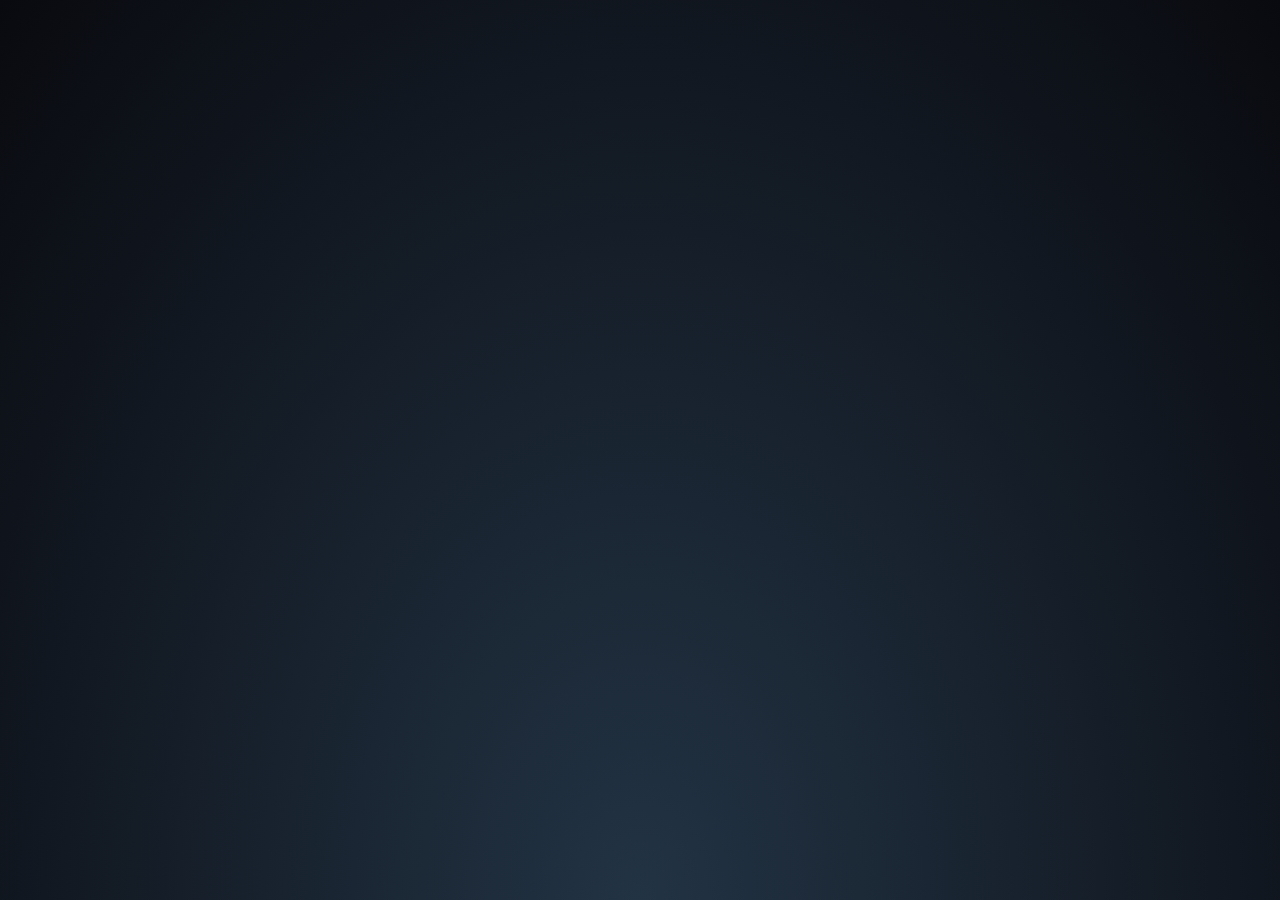
==== index.html @ 5aa15985 "add(index): whatsapp button" ====
<!DOCTYPE html>
<html lang="en">
  <head>
    <meta charset="UTF-8">
    <meta name="viewport" content="width=device-width, initial-scale=1.0">
    <title>Andrew Firman Saputra | Linktree</title>
    <!-- Favicon -->
    <link rel="icon" href="img/headshot.png" type="image/x-icon" />
    <!-- Font Awesome icons -->
    <link rel="stylesheet" href="https://use.fontawesome.com/releases/v5.8.1/css/all.css">
    <!-- Core theme CSS -->
    <link rel="stylesheet" href="style.css">
  </head>

  <body>
    <!-- Parallax Pixel Background Animation -->
    <section class="animated-background">
      <div id="stars1"></div>
      <div id="stars2"></div>
      <div id="stars3"></div>
    </section>
    <!-- End of Parallax Pixel Background Animation -->

    <a id="profilePicture" href="#popup">
      <img src="img/headshot.png" alt="Profile Picture">
    </a>

    <div class="overlay" id="popup">
      <div class="popup">
        <div class="popup-photo">
          <a href="img/headshot.png" target="_blank">
            <img src="img/headshot.png" alt="Profile Picture">
          </a>
        </div>
        <div class="popup-quote">
          “Trust in the Lord always, for the Lord God is the eternal Rock.” Isaiah 26 : 4 NLT
        </div>
        <a class="popup-close" onclick="history.back()">&times;</a>
      </div>
    </div>

    <div id="userName">
      @andrewfirmansap
    </div>

    <div id="links">
      <a class="link" href="https://andrewfirmansap.pages.dev" target="_blank">
        <i class="fab fa-internet-explorer">&nbsp;</i>Portofolio Site
      </a>
      <a class="link" href="https://github.com/andrewfirmansap" target="_blank">
        <i class="fab fa-github">&nbsp;</i>Github
      </a>
      <a class="link" href="https://www.linkedin.com/in/andrewfirmansap" target="_blank">
        <i class="fab fa-linkedin">&nbsp;</i>Linkedin
      </a>
      <!-- <a class="link" href="https://www.facebook.com/andrewfirman" target="_blank">
        <i class="fab fa-facebook">&nbsp;</i>Facebook
      </a> -->
      <a class="link" href="https://www.instagram.com/andrewfirmansap" target="_blank">
        <i class="fab fa-instagram">&nbsp;</i>Instagram
      </a>
      <a class="link" href="https://drive.google.com/drive/folders/1WUFMg94mCkRcnLkuYYG_qklgyOWBm4tn?usp=sharing" target="_blank">
        <i class="fas fa-file">&nbsp;</i>Certifications
      </a>
      <a class="link" href="https://wa.me/+6287703027230?text=Hi%20Andrew%2C%0A%0ANice%20to%20meet%20you%21%20I%27m%20very%20interested%20in%20the%20opportunity%20to%20work%20with%20you." target="_blank">
        <i class="fab fa-whatsapp">&nbsp;</i>Whatsapp(Click Here)
      </a>
      
      <!-- <a class="link" href="https://twitter.com/andrewfirman" target="_blank">
        <i class="fab fa-twitter">&nbsp;</i>Twitter
      </a> -->
      <!-- <a class="link" href="https://myanimelist.net/profile/andrew" target="_blank">
        <i class="fa fa-play-circle">&nbsp;</i>MyAnimeList
      </a> -->
    </div>

    <div id="hashtag">
      #BeTruthfulBeRightful
    </div>
  </body>
</html>
---- style.css ----
@import url('https://fonts.googleapis.com/css?family=Karla:400,700&display=swap');

:root {
    --bgColor: #223344;
    --bgColor2: #090a0f;
    --accentColor: #FFF;
    --font: 'Karla', sans-serif;
    --delay: .3s;
}

body {
    margin: 0;
    padding: 0;
    min-height: 100vh;
    font-family: var(--font);
    background: radial-gradient(ellipse at bottom, var(--bgColor) 0%, var(--bgColor2) 100%);
    /* background-image: url('https://bit.ly/3nFVqJh'); */
    opacity: 0;
    animation: 1s ease-out var(--delay) 1 transitionAnimation; /* duration/timing-function/delay/iterations/name */
    animation-fill-mode: forwards;
    background-repeat: no-repeat;
    background-size: cover;
    position: relative;
}

#profilePicture, #profilePicture img {
    position: relative;
    width: 96px;
    height: 96px;
    display: block;
    margin: 40px auto 20px;
    border-radius: 50%;
    -webkit-tap-highlight-color: transparent;
}

#userName {
    color: var(--accentColor);
    font-size: 1rem;
    font-weight: bold;
    line-height: 1.25;
    display: block;
    font-family: var(--font);
    width: 100%;
    text-align: center;
    text-decoration: none;
}

#links {
    max-width: 675px;
    width: auto;
    display: block;
    margin: 27px auto;
}

.link {
    position: relative;
    background-color: transparent;
    color: var(--accentColor);
    border: solid var(--accentColor) 2px;
    border-radius: 10px;
    font-size: 1rem;
    text-align: center;
    display: block;
    margin-left: 10px;
    margin-right: 10px;
    margin-bottom: 10px;
    padding: 10px; /* 17px */
    text-decoration: none;
    /* transition: all .25s cubic-bezier(.08, .59, .29, .99); */
    -webkit-tap-highlight-color: transparent;
}

@media (hover: hover) {
    .link:hover {
        background-color: var(--accentColor);
        color: var(--bgColor);
    }
}

.link:active {
    background-color: var(--accentColor);
    color: var(--bgColor);
}

#hashtag {
    position: relative;
    padding-bottom: 20px;
    color: var(--accentColor);
    font-size: 1rem;
    display: block;
    font-family: var(--font);
    width: 100%;
    text-align: center;

    /*  animation   */
    overflow: hidden;
    background: linear-gradient(90deg, var(--bgColor), var(--accentColor), var(--bgColor));
    background-repeat: no-repeat;
    background-size: 80%;
    animation: animate 3s linear var(--delay) infinite;
    -webkit-background-clip: text;
    background-clip: text;
    -webkit-text-fill-color: rgba(255, 255, 255, 0);
}


/*-------------------------animations-----------------------*/
@keyframes transitionAnimation {
    0% {
        opacity: 0;
        transform: translateY(-10px);
    }
    100% {
        opacity: 1;
        transform: translateY(0);
    }
}

@keyframes animate {
    0% {
      background-position: -500%;
    }
    100% {
      background-position: 500%;
    }
}

@keyframes animStar {
    from {
        transform: translateY(0px);
    }
    to {
        transform: translateY(-2000px);
    }
}


/*-------------------------popup------------------------*/
/* credits: https://www.youtube.com/watch?v=lAS2glU0xlc */
.overlay {
    display: flex;
    align-items: center;
    justify-content: center;
    position: fixed;
    top: 0;
    bottom: 0;
    left: 0;
    right: 0;
    background-color: rgba(0, 0, 0, 0.7);
    z-index: 2;
    visibility: hidden;
    opacity: 0;
    overflow: hidden;
    transition: .5s ease-in-out;
}

.popup {
    position: relative;
    top: -43%;
    /* right: -100vh; */
    display: flex;
    flex-direction: column;
    align-items: center;
    max-width: 400px;
    /* max-height: 500px; */
    width: auto;
    height: auto;
    margin: 56px;
    background-color: var(--bgColor);
    /* transform: rotate(32deg); */
    transform: scale(0);
    transition: .5s ease-in-out;
}

.popup-quote {
    font-family : Baskerville, Georgia, serif;
    font-style : italic;
    position: flex;
    color: var(--accentColor);
    padding: 20px;
    text-align: center;
    font-size: 1rem;
}

.popup-photo {
    display: flex;
    width: 100%;
    height: 100%;
}

.popup-photo img {
    width: 100%;
    height: 100%;
}

.overlay:target {
    visibility: visible;
    opacity: 1;
}

.overlay:target .popup {
    transform: scale(1);
    top: 0;
    /* right: 0; */
    /* transform: rotate(0); */
}

.popup-close {
    position: absolute;
    right: -1rem;
    top: -1rem;
    width: 3rem;
    height: 3rem;
    font-size: 1.7rem;
    font-weight: 400;
    border-radius: 100%;
    background-color: var(--bgColor);
    z-index: 4;
    color: var(--accentColor);
    line-height: 2.7rem;
    text-align: center;
    cursor: pointer;
    text-decoration: none;
    -webkit-tap-highlight-color: transparent;
}

@media (hover: hover) {
    .popup-close:hover {
        background-color: var(--accentColor);
        color: var(--bgColor);
    }
}

.popup-close:active {
    background-color: var(--accentColor);
    color: var(--bgColor);
}


/*-----------------------parallax-----------------------*/
/* credits: https://www.youtube.com/watch?v=aywzn9cf-_U */
#stars1 {
    width: 1px;
    height: 1px;
    background: transparent;
    animation: animStar 120s linear infinite;

    box-shadow: 779px 1331px #fff, 324px 42px #fff, 303px 586px #fff,
    1312px 276px #fff, 451px 625px #fff, 521px 1931px #fff, 1087px 1871px #fff,
    36px 1546px #fff, 132px 934px #fff, 1698px 901px #fff, 1418px 664px #fff,
    1448px 1157px #fff, 1084px 232px #fff, 347px 1776px #fff, 1722px 243px #fff,
    1629px 835px #fff, 479px 969px #fff, 1231px 960px #fff, 586px 384px #fff,
    164px 527px #fff, 8px 646px #fff, 1150px 1126px #fff, 665px 1357px #fff,
    1556px 1982px #fff, 1260px 1961px #fff, 1675px 1741px #fff,
    1843px 1514px #fff, 718px 1628px #fff, 242px 1343px #fff, 1497px 1880px #fff,
    1364px 230px #fff, 1739px 1302px #fff, 636px 959px #fff, 304px 686px #fff,
    614px 751px #fff, 1935px 816px #fff, 1428px 60px #fff, 355px 335px #fff,
    1594px 158px #fff, 90px 60px #fff, 1553px 162px #fff, 1239px 1825px #fff,
    1945px 587px #fff, 749px 1785px #fff, 1987px 1172px #fff, 1301px 1237px #fff,
    1039px 342px #fff, 1585px 1481px #fff, 995px 1048px #fff, 524px 932px #fff,
    214px 413px #fff, 1701px 1300px #fff, 1037px 1613px #fff, 1871px 996px #fff,
    1360px 1635px #fff, 1110px 1313px #fff, 412px 1783px #fff, 1949px 177px #fff,
    903px 1854px #fff, 700px 1936px #fff, 378px 125px #fff, 308px 834px #fff,
    1118px 962px #fff, 1350px 1929px #fff, 781px 1811px #fff, 561px 137px #fff,
    757px 1148px #fff, 1670px 1979px #fff, 343px 739px #fff, 945px 795px #fff,
    576px 1903px #fff, 1078px 1436px #fff, 1583px 450px #fff, 1366px 474px #fff,
    297px 1873px #fff, 192px 162px #fff, 1624px 1633px #fff, 59px 453px #fff,
    82px 1872px #fff, 1933px 498px #fff, 1966px 1974px #fff, 1975px 1688px #fff,
    779px 314px #fff, 1858px 1543px #fff, 73px 1507px #fff, 1693px 975px #fff,
    1683px 108px #fff, 1768px 1654px #fff, 654px 14px #fff, 494px 171px #fff,
    1689px 1895px #fff, 1660px 263px #fff, 1031px 903px #fff, 1203px 1393px #fff,
    1333px 1421px #fff, 1113px 41px #fff, 1206px 1645px #fff, 1325px 1635px #fff,
    142px 388px #fff, 572px 215px #fff, 1535px 296px #fff, 1419px 407px #fff,
    1379px 1003px #fff, 329px 469px #fff, 1791px 1652px #fff, 935px 1802px #fff,
    1330px 1820px #fff, 421px 1933px #fff, 828px 365px #fff, 275px 316px #fff,
    707px 960px #fff, 1605px 1554px #fff, 625px 58px #fff, 717px 1697px #fff,
    1669px 246px #fff, 1925px 322px #fff, 1154px 1803px #fff, 1929px 295px #fff,
    1248px 240px #fff, 1045px 1755px #fff, 166px 942px #fff, 1888px 1773px #fff,
    678px 1963px #fff, 1370px 569px #fff, 1974px 1400px #fff, 1786px 460px #fff,
    51px 307px #fff, 784px 1400px #fff, 730px 1258px #fff, 1712px 393px #fff,
    416px 170px #fff, 1797px 1932px #fff, 572px 219px #fff, 1557px 1856px #fff,
    218px 8px #fff, 348px 1334px #fff, 469px 413px #fff, 385px 1738px #fff,
    1357px 1818px #fff, 240px 942px #fff, 248px 1847px #fff, 1535px 806px #fff,
    236px 1514px #fff, 1429px 1556px #fff, 73px 1633px #fff, 1398px 1121px #fff,
    671px 1301px #fff, 1404px 1663px #fff, 740px 1018px #fff, 1600px 377px #fff,
    785px 514px #fff, 112px 1084px #fff, 1915px 1887px #fff, 1463px 1848px #fff,
    687px 1115px #fff, 1268px 1768px #fff, 1729px 1425px #fff,
    1284px 1022px #fff, 801px 974px #fff, 1975px 1317px #fff, 1354px 834px #fff,
    1446px 1484px #fff, 1283px 1786px #fff, 11px 523px #fff, 1842px 236px #fff,
    1355px 654px #fff, 429px 7px #fff, 1033px 1128px #fff, 157px 297px #fff,
    545px 635px #fff, 52px 1080px #fff, 827px 1520px #fff, 1121px 490px #fff,
    9px 309px #fff, 1744px 1586px #fff, 1014px 417px #fff, 1534px 524px #fff,
    958px 552px #fff, 1403px 1496px #fff, 387px 703px #fff, 1522px 548px #fff,
    1355px 282px #fff, 1532px 601px #fff, 1838px 790px #fff, 290px 259px #fff,
    295px 598px #fff, 1601px 539px #fff, 1561px 1272px #fff, 34px 1922px #fff,
    1024px 543px #fff, 467px 369px #fff, 722px 333px #fff, 1976px 1255px #fff,
    766px 983px #fff, 1582px 1285px #fff, 12px 512px #fff, 617px 1410px #fff,
    682px 577px #fff, 1334px 1438px #fff, 439px 327px #fff, 1617px 1661px #fff,
    673px 129px #fff, 794px 941px #fff, 1386px 1902px #fff, 37px 1353px #fff,
    1467px 1353px #fff, 416px 18px #fff, 187px 344px #fff, 200px 1898px #fff,
    1491px 1619px #fff, 811px 347px #fff, 924px 1827px #fff, 945px 217px #fff,
    1735px 1228px #fff, 379px 1890px #fff, 79px 761px #fff, 825px 1837px #fff,
    1980px 1558px #fff, 1308px 1573px #fff, 1488px 1726px #fff,
    382px 1208px #fff, 522px 595px #fff, 1277px 1898px #fff, 354px 552px #fff,
    161px 1784px #fff, 614px 251px #fff, 526px 1576px #fff, 17px 212px #fff,
    179px 996px #fff, 467px 1208px #fff, 1944px 1838px #fff, 1140px 1093px #fff,
    858px 1007px #fff, 200px 1064px #fff, 423px 1964px #fff, 1945px 439px #fff,
    1377px 689px #fff, 1120px 1437px #fff, 1876px 668px #fff, 907px 1324px #fff,
    343px 1976px #fff, 1816px 1501px #fff, 1849px 177px #fff, 647px 91px #fff,
    1984px 1012px #fff, 1336px 1300px #fff, 128px 648px #fff, 305px 1060px #fff,
    1324px 826px #fff, 1263px 1314px #fff, 1801px 629px #fff, 1614px 1555px #fff,
    1634px 90px #fff, 1603px 452px #fff, 891px 1984px #fff, 1556px 1906px #fff,
    121px 68px #fff, 1676px 1714px #fff, 516px 936px #fff, 1947px 1492px #fff,
    1455px 1519px #fff, 45px 602px #fff, 205px 1039px #fff, 793px 172px #fff,
    1562px 1739px #fff, 1056px 110px #fff, 1512px 379px #fff, 1795px 1621px #fff,
    1848px 607px #fff, 262px 1719px #fff, 477px 991px #fff, 483px 883px #fff,
    1239px 1197px #fff, 1496px 647px #fff, 1649px 25px #fff, 1491px 1946px #fff,
    119px 996px #fff, 179px 1472px #fff, 1341px 808px #fff, 1565px 1700px #fff,
    407px 1544px #fff, 1754px 357px #fff, 1288px 981px #fff, 902px 1997px #fff,
    1755px 1668px #fff, 186px 877px #fff, 1202px 1882px #fff, 461px 1213px #fff,
    1400px 748px #fff, 1969px 1899px #fff, 809px 522px #fff, 514px 1219px #fff,
    374px 275px #fff, 938px 1973px #fff, 357px 552px #fff, 144px 1722px #fff,
    1572px 912px #fff, 402px 1858px #fff, 1544px 1195px #fff, 667px 1257px #fff,
    727px 1496px #fff, 993px 232px #fff, 1772px 313px #fff, 1040px 1590px #fff,
    1204px 1973px #fff, 1268px 79px #fff, 1555px 1048px #fff, 986px 1707px #fff,
    978px 1710px #fff, 713px 360px #fff, 407px 863px #fff, 461px 736px #fff,
    284px 1608px #fff, 103px 430px #fff, 1283px 1319px #fff, 977px 1186px #fff,
    1966px 1516px #fff, 1287px 1129px #fff, 70px 1098px #fff, 1189px 889px #fff,
    1126px 1734px #fff, 309px 1292px #fff, 879px 764px #fff, 65px 473px #fff,
    1003px 1959px #fff, 658px 791px #fff, 402px 1576px #fff, 35px 622px #fff,
    529px 1589px #fff, 164px 666px #fff, 1876px 1290px #fff, 1541px 526px #fff,
    270px 1297px #fff, 440px 865px #fff, 1500px 802px #fff, 182px 1754px #fff,
    1264px 892px #fff, 272px 1249px #fff, 1289px 1535px #fff, 190px 1646px #fff,
    955px 242px #fff, 1456px 1597px #fff, 1727px 1983px #fff, 635px 801px #fff,
    226px 455px #fff, 1396px 1710px #fff, 849px 1863px #fff, 237px 1264px #fff,
    839px 140px #fff, 1122px 735px #fff, 1280px 15px #fff, 1318px 242px #fff,
    1819px 1148px #fff, 333px 1392px #fff, 1949px 553px #fff, 1878px 1332px #fff,
    467px 548px #fff, 1812px 1082px #fff, 1067px 193px #fff, 243px 156px #fff,
    483px 1616px #fff, 1714px 933px #fff, 759px 1800px #fff, 1822px 995px #fff,
    1877px 572px #fff, 581px 1084px #fff, 107px 732px #fff, 642px 1837px #fff,
    166px 1493px #fff, 1555px 198px #fff, 819px 307px #fff, 947px 345px #fff,
    827px 224px #fff, 927px 1394px #fff, 540px 467px #fff, 1093px 405px #fff,
    1140px 927px #fff, 130px 529px #fff, 33px 1980px #fff, 1147px 1663px #fff,
    1616px 1436px #fff, 528px 710px #fff, 798px 1100px #fff, 505px 1480px #fff,
    899px 641px #fff, 1909px 1949px #fff, 1311px 964px #fff, 979px 1301px #fff,
    1393px 969px #fff, 1793px 1886px #fff, 292px 357px #fff, 1196px 1718px #fff,
    1290px 1994px #fff, 537px 1973px #fff, 1181px 1674px #fff,
    1740px 1566px #fff, 1307px 265px #fff, 922px 522px #fff, 1892px 472px #fff,
    384px 1746px #fff, 392px 1098px #fff, 647px 548px #fff, 390px 1498px #fff,
    1246px 138px #fff, 730px 876px #fff, 192px 1472px #fff, 1790px 1789px #fff,
    928px 311px #fff, 1253px 1647px #fff, 747px 1921px #fff, 1561px 1025px #fff,
    1533px 1292px #fff, 1985px 195px #fff, 728px 729px #fff, 1712px 1936px #fff,
    512px 1717px #fff, 1528px 483px #fff, 313px 1642px #fff, 281px 1849px #fff,
    1212px 799px #fff, 435px 1191px #fff, 1422px 611px #fff, 1718px 1964px #fff,
    411px 944px #fff, 210px 636px #fff, 1502px 1295px #fff, 1434px 349px #fff,
    769px 60px #fff, 747px 1053px #fff, 789px 504px #fff, 1436px 1264px #fff,
    1893px 1225px #fff, 1394px 1788px #fff, 1108px 1317px #fff,
    1673px 1395px #fff, 854px 1010px #fff, 1705px 80px #fff, 1858px 148px #fff,
    1729px 344px #fff, 1388px 664px #fff, 895px 406px #fff, 1479px 157px #fff,
    1441px 1157px #fff, 552px 1900px #fff, 516px 364px #fff, 1647px 189px #fff,
    1427px 1071px #fff, 785px 729px #fff, 1080px 1710px #fff, 504px 204px #fff,
    1177px 1622px #fff, 657px 34px #fff, 1296px 1099px #fff, 248px 180px #fff,
    1212px 1568px #fff, 667px 1562px #fff, 695px 841px #fff, 1608px 1247px #fff,
    751px 882px #fff, 87px 167px #fff, 607px 1368px #fff, 1363px 1203px #fff,
    1836px 317px #fff, 1668px 1703px #fff, 830px 1154px #fff, 1721px 1398px #fff,
    1601px 1280px #fff, 976px 874px #fff, 1743px 254px #fff, 1020px 1815px #fff,
    1670px 1766px #fff, 1890px 735px #fff, 1379px 136px #fff, 1864px 695px #fff,
    206px 965px #fff, 1404px 1932px #fff, 1923px 1360px #fff, 247px 682px #fff,
    519px 1708px #fff, 645px 750px #fff, 1164px 1204px #fff, 834px 323px #fff,
    172px 1350px #fff, 213px 972px #fff, 1837px 190px #fff, 285px 1806px #fff,
    1047px 1299px #fff, 1548px 825px #fff, 1730px 324px #fff, 1346px 1909px #fff,
    772px 270px #fff, 345px 1190px #fff, 478px 1433px #fff, 1479px 25px #fff,
    1994px 1830px #fff, 1744px 732px #fff, 20px 1635px #fff, 690px 1795px #fff,
    1594px 569px #fff, 579px 245px #fff, 1398px 733px #fff, 408px 1352px #fff,
    1774px 120px #fff, 1152px 1370px #fff, 1698px 1810px #fff, 710px 1450px #fff,
    665px 286px #fff, 493px 1720px #fff, 786px 5px #fff, 637px 1140px #fff,
    764px 324px #fff, 927px 310px #fff, 938px 1424px #fff, 1884px 744px #fff,
    913px 462px #fff, 1831px 1936px #fff, 1527px 249px #fff, 36px 1381px #fff,
    1597px 581px #fff, 1530px 355px #fff, 949px 459px #fff, 799px 828px #fff,
    242px 1471px #fff, 654px 797px #fff, 796px 594px #fff, 1365px 678px #fff,
    752px 23px #fff, 1630px 541px #fff, 982px 72px #fff, 1733px 1831px #fff,
    21px 412px #fff, 775px 998px #fff, 335px 1945px #fff, 264px 583px #fff,
    158px 1311px #fff, 528px 164px #fff, 1978px 574px #fff, 717px 1203px #fff,
    734px 1591px #fff, 1555px 820px #fff, 16px 1943px #fff, 1625px 1177px #fff,
    1236px 690px #fff, 1585px 1590px #fff, 1737px 1728px #fff, 721px 698px #fff,
    1804px 1186px #fff, 166px 980px #fff, 1850px 230px #fff, 330px 1712px #fff,
    95px 797px #fff, 1948px 1078px #fff, 469px 939px #fff, 1269px 1899px #fff,
    955px 1220px #fff, 1137px 1075px #fff, 312px 1293px #fff, 986px 1762px #fff,
    1103px 1238px #fff, 428px 1993px #fff, 355px 570px #fff, 977px 1836px #fff,
    1395px 1092px #fff, 276px 913px #fff, 1743px 656px #fff, 773px 502px #fff,
    1686px 1322px #fff, 1516px 1945px #fff, 1334px 501px #fff, 266px 156px #fff,
    455px 655px #fff, 798px 72px #fff, 1059px 1259px #fff, 1402px 1687px #fff,
    236px 1329px #fff, 1455px 786px #fff, 146px 1228px #fff, 1851px 823px #fff,
    1062px 100px #fff, 1220px 953px #fff, 20px 1826px #fff, 36px 1063px #fff,
    1525px 338px #fff, 790px 1521px #fff, 741px 1099px #fff, 288px 1489px #fff,
    700px 1060px #fff, 390px 1071px #fff, 411px 1036px #fff, 1853px 1072px #fff,
    1446px 1085px #fff, 1164px 874px #fff, 924px 925px #fff, 291px 271px #fff,
    1257px 1964px #fff, 1580px 1352px #fff, 1507px 1216px #fff, 211px 956px #fff,
    985px 1195px #fff, 975px 1640px #fff, 518px 101px #fff, 663px 1395px #fff,
    914px 532px #fff, 145px 1320px #fff, 69px 1397px #fff, 982px 523px #fff,
    257px 725px #fff, 1599px 831px #fff, 1636px 1513px #fff, 1250px 1158px #fff,
    1132px 604px #fff, 183px 102px #fff, 1057px 318px #fff, 1247px 1835px #fff,
    1983px 1110px #fff, 1077px 1455px #fff, 921px 1770px #fff, 806px 1350px #fff,
    1938px 1992px #fff, 855px 1260px #fff, 902px 1345px #fff, 658px 1908px #fff,
    1845px 679px #fff, 712px 1482px #fff, 595px 950px #fff, 1784px 1992px #fff,
    1847px 1785px #fff, 691px 1004px #fff, 175px 1179px #fff, 1666px 1911px #fff,
    41px 61px #fff, 971px 1080px #fff, 1830px 1450px #fff, 1351px 1518px #fff,
    1257px 99px #fff, 1395px 1498px #fff, 1117px 252px #fff, 1779px 597px #fff,
    1346px 729px #fff, 1108px 1144px #fff, 402px 691px #fff, 72px 496px #fff,
    1673px 1604px #fff, 1497px 974px #fff, 1865px 1664px #fff, 88px 806px #fff,
    918px 77px #fff, 244px 1118px #fff, 256px 1820px #fff, 1851px 1840px #fff,
    605px 1851px #fff, 634px 383px #fff, 865px 37px #fff, 943px 1024px #fff,
    1951px 177px #fff, 1097px 523px #fff, 985px 1700px #fff, 1243px 122px #fff,
    768px 1070px #fff, 468px 194px #fff, 320px 1867px #fff, 1850px 185px #fff,
    380px 1616px #fff, 468px 1294px #fff, 1122px 1743px #fff, 884px 299px #fff,
    1300px 1917px #fff, 1860px 396px #fff, 1270px 990px #fff, 529px 733px #fff,
    1975px 1347px #fff, 1885px 685px #fff, 226px 506px #fff, 651px 878px #fff,
    1323px 680px #fff, 1284px 680px #fff, 238px 1967px #fff, 911px 174px #fff,
    1111px 521px #fff, 1150px 85px #fff, 794px 502px #fff, 484px 1856px #fff,
    1809px 368px #fff, 112px 953px #fff, 590px 1009px #fff, 1655px 311px #fff,
    100px 1026px #fff, 1803px 352px #fff, 865px 306px #fff, 1077px 1019px #fff,
    1335px 872px #fff, 1647px 1298px #fff, 1233px 1387px #fff, 698px 1036px #fff,
    659px 1860px #fff, 388px 1412px #fff, 1212px 458px #fff, 755px 1468px #fff,
    696px 1654px #fff, 1144px 60px #fff;
}

#stars1:after {
    content: '';
    position: absolute;
    top: auto;
    width: 1px;
    height: 1px;
    background: transparent;

    box-shadow: 779px 1331px #fff, 324px 42px #fff, 303px 586px #fff,
    1312px 276px #fff, 451px 625px #fff, 521px 1931px #fff, 1087px 1871px #fff,
    36px 1546px #fff, 132px 934px #fff, 1698px 901px #fff, 1418px 664px #fff,
    1448px 1157px #fff, 1084px 232px #fff, 347px 1776px #fff, 1722px 243px #fff,
    1629px 835px #fff, 479px 969px #fff, 1231px 960px #fff, 586px 384px #fff,
    164px 527px #fff, 8px 646px #fff, 1150px 1126px #fff, 665px 1357px #fff,
    1556px 1982px #fff, 1260px 1961px #fff, 1675px 1741px #fff,
    1843px 1514px #fff, 718px 1628px #fff, 242px 1343px #fff, 1497px 1880px #fff,
    1364px 230px #fff, 1739px 1302px #fff, 636px 959px #fff, 304px 686px #fff,
    614px 751px #fff, 1935px 816px #fff, 1428px 60px #fff, 355px 335px #fff,
    1594px 158px #fff, 90px 60px #fff, 1553px 162px #fff, 1239px 1825px #fff,
    1945px 587px #fff, 749px 1785px #fff, 1987px 1172px #fff, 1301px 1237px #fff,
    1039px 342px #fff, 1585px 1481px #fff, 995px 1048px #fff, 524px 932px #fff,
    214px 413px #fff, 1701px 1300px #fff, 1037px 1613px #fff, 1871px 996px #fff,
    1360px 1635px #fff, 1110px 1313px #fff, 412px 1783px #fff, 1949px 177px #fff,
    903px 1854px #fff, 700px 1936px #fff, 378px 125px #fff, 308px 834px #fff,
    1118px 962px #fff, 1350px 1929px #fff, 781px 1811px #fff, 561px 137px #fff,
    757px 1148px #fff, 1670px 1979px #fff, 343px 739px #fff, 945px 795px #fff,
    576px 1903px #fff, 1078px 1436px #fff, 1583px 450px #fff, 1366px 474px #fff,
    297px 1873px #fff, 192px 162px #fff, 1624px 1633px #fff, 59px 453px #fff,
    82px 1872px #fff, 1933px 498px #fff, 1966px 1974px #fff, 1975px 1688px #fff,
    779px 314px #fff, 1858px 1543px #fff, 73px 1507px #fff, 1693px 975px #fff,
    1683px 108px #fff, 1768px 1654px #fff, 654px 14px #fff, 494px 171px #fff,
    1689px 1895px #fff, 1660px 263px #fff, 1031px 903px #fff, 1203px 1393px #fff,
    1333px 1421px #fff, 1113px 41px #fff, 1206px 1645px #fff, 1325px 1635px #fff,
    142px 388px #fff, 572px 215px #fff, 1535px 296px #fff, 1419px 407px #fff,
    1379px 1003px #fff, 329px 469px #fff, 1791px 1652px #fff, 935px 1802px #fff,
    1330px 1820px #fff, 421px 1933px #fff, 828px 365px #fff, 275px 316px #fff,
    707px 960px #fff, 1605px 1554px #fff, 625px 58px #fff, 717px 1697px #fff,
    1669px 246px #fff, 1925px 322px #fff, 1154px 1803px #fff, 1929px 295px #fff,
    1248px 240px #fff, 1045px 1755px #fff, 166px 942px #fff, 1888px 1773px #fff,
    678px 1963px #fff, 1370px 569px #fff, 1974px 1400px #fff, 1786px 460px #fff,
    51px 307px #fff, 784px 1400px #fff, 730px 1258px #fff, 1712px 393px #fff,
    416px 170px #fff, 1797px 1932px #fff, 572px 219px #fff, 1557px 1856px #fff,
    218px 8px #fff, 348px 1334px #fff, 469px 413px #fff, 385px 1738px #fff,
    1357px 1818px #fff, 240px 942px #fff, 248px 1847px #fff, 1535px 806px #fff,
    236px 1514px #fff, 1429px 1556px #fff, 73px 1633px #fff, 1398px 1121px #fff,
    671px 1301px #fff, 1404px 1663px #fff, 740px 1018px #fff, 1600px 377px #fff,
    785px 514px #fff, 112px 1084px #fff, 1915px 1887px #fff, 1463px 1848px #fff,
    687px 1115px #fff, 1268px 1768px #fff, 1729px 1425px #fff,
    1284px 1022px #fff, 801px 974px #fff, 1975px 1317px #fff, 1354px 834px #fff,
    1446px 1484px #fff, 1283px 1786px #fff, 11px 523px #fff, 1842px 236px #fff,
    1355px 654px #fff, 429px 7px #fff, 1033px 1128px #fff, 157px 297px #fff,
    545px 635px #fff, 52px 1080px #fff, 827px 1520px #fff, 1121px 490px #fff,
    9px 309px #fff, 1744px 1586px #fff, 1014px 417px #fff, 1534px 524px #fff,
    958px 552px #fff, 1403px 1496px #fff, 387px 703px #fff, 1522px 548px #fff,
    1355px 282px #fff, 1532px 601px #fff, 1838px 790px #fff, 290px 259px #fff,
    295px 598px #fff, 1601px 539px #fff, 1561px 1272px #fff, 34px 1922px #fff,
    1024px 543px #fff, 467px 369px #fff, 722px 333px #fff, 1976px 1255px #fff,
    766px 983px #fff, 1582px 1285px #fff, 12px 512px #fff, 617px 1410px #fff,
    682px 577px #fff, 1334px 1438px #fff, 439px 327px #fff, 1617px 1661px #fff,
    673px 129px #fff, 794px 941px #fff, 1386px 1902px #fff, 37px 1353px #fff,
    1467px 1353px #fff, 416px 18px #fff, 187px 344px #fff, 200px 1898px #fff,
    1491px 1619px #fff, 811px 347px #fff, 924px 1827px #fff, 945px 217px #fff,
    1735px 1228px #fff, 379px 1890px #fff, 79px 761px #fff, 825px 1837px #fff,
    1980px 1558px #fff, 1308px 1573px #fff, 1488px 1726px #fff,
    382px 1208px #fff, 522px 595px #fff, 1277px 1898px #fff, 354px 552px #fff,
    161px 1784px #fff, 614px 251px #fff, 526px 1576px #fff, 17px 212px #fff,
    179px 996px #fff, 467px 1208px #fff, 1944px 1838px #fff, 1140px 1093px #fff,
    858px 1007px #fff, 200px 1064px #fff, 423px 1964px #fff, 1945px 439px #fff,
    1377px 689px #fff, 1120px 1437px #fff, 1876px 668px #fff, 907px 1324px #fff,
    343px 1976px #fff, 1816px 1501px #fff, 1849px 177px #fff, 647px 91px #fff,
    1984px 1012px #fff, 1336px 1300px #fff, 128px 648px #fff, 305px 1060px #fff,
    1324px 826px #fff, 1263px 1314px #fff, 1801px 629px #fff, 1614px 1555px #fff,
    1634px 90px #fff, 1603px 452px #fff, 891px 1984px #fff, 1556px 1906px #fff,
    121px 68px #fff, 1676px 1714px #fff, 516px 936px #fff, 1947px 1492px #fff,
    1455px 1519px #fff, 45px 602px #fff, 205px 1039px #fff, 793px 172px #fff,
    1562px 1739px #fff, 1056px 110px #fff, 1512px 379px #fff, 1795px 1621px #fff,
    1848px 607px #fff, 262px 1719px #fff, 477px 991px #fff, 483px 883px #fff,
    1239px 1197px #fff, 1496px 647px #fff, 1649px 25px #fff, 1491px 1946px #fff,
    119px 996px #fff, 179px 1472px #fff, 1341px 808px #fff, 1565px 1700px #fff,
    407px 1544px #fff, 1754px 357px #fff, 1288px 981px #fff, 902px 1997px #fff,
    1755px 1668px #fff, 186px 877px #fff, 1202px 1882px #fff, 461px 1213px #fff,
    1400px 748px #fff, 1969px 1899px #fff, 809px 522px #fff, 514px 1219px #fff,
    374px 275px #fff, 938px 1973px #fff, 357px 552px #fff, 144px 1722px #fff,
    1572px 912px #fff, 402px 1858px #fff, 1544px 1195px #fff, 667px 1257px #fff,
    727px 1496px #fff, 993px 232px #fff, 1772px 313px #fff, 1040px 1590px #fff,
    1204px 1973px #fff, 1268px 79px #fff, 1555px 1048px #fff, 986px 1707px #fff,
    978px 1710px #fff, 713px 360px #fff, 407px 863px #fff, 461px 736px #fff,
    284px 1608px #fff, 103px 430px #fff, 1283px 1319px #fff, 977px 1186px #fff,
    1966px 1516px #fff, 1287px 1129px #fff, 70px 1098px #fff, 1189px 889px #fff,
    1126px 1734px #fff, 309px 1292px #fff, 879px 764px #fff, 65px 473px #fff,
    1003px 1959px #fff, 658px 791px #fff, 402px 1576px #fff, 35px 622px #fff,
    529px 1589px #fff, 164px 666px #fff, 1876px 1290px #fff, 1541px 526px #fff,
    270px 1297px #fff, 440px 865px #fff, 1500px 802px #fff, 182px 1754px #fff,
    1264px 892px #fff, 272px 1249px #fff, 1289px 1535px #fff, 190px 1646px #fff,
    955px 242px #fff, 1456px 1597px #fff, 1727px 1983px #fff, 635px 801px #fff,
    226px 455px #fff, 1396px 1710px #fff, 849px 1863px #fff, 237px 1264px #fff,
    839px 140px #fff, 1122px 735px #fff, 1280px 15px #fff, 1318px 242px #fff,
    1819px 1148px #fff, 333px 1392px #fff, 1949px 553px #fff, 1878px 1332px #fff,
    467px 548px #fff, 1812px 1082px #fff, 1067px 193px #fff, 243px 156px #fff,
    483px 1616px #fff, 1714px 933px #fff, 759px 1800px #fff, 1822px 995px #fff,
    1877px 572px #fff, 581px 1084px #fff, 107px 732px #fff, 642px 1837px #fff,
    166px 1493px #fff, 1555px 198px #fff, 819px 307px #fff, 947px 345px #fff,
    827px 224px #fff, 927px 1394px #fff, 540px 467px #fff, 1093px 405px #fff,
    1140px 927px #fff, 130px 529px #fff, 33px 1980px #fff, 1147px 1663px #fff,
    1616px 1436px #fff, 528px 710px #fff, 798px 1100px #fff, 505px 1480px #fff,
    899px 641px #fff, 1909px 1949px #fff, 1311px 964px #fff, 979px 1301px #fff,
    1393px 969px #fff, 1793px 1886px #fff, 292px 357px #fff, 1196px 1718px #fff,
    1290px 1994px #fff, 537px 1973px #fff, 1181px 1674px #fff,
    1740px 1566px #fff, 1307px 265px #fff, 922px 522px #fff, 1892px 472px #fff,
    384px 1746px #fff, 392px 1098px #fff, 647px 548px #fff, 390px 1498px #fff,
    1246px 138px #fff, 730px 876px #fff, 192px 1472px #fff, 1790px 1789px #fff,
    928px 311px #fff, 1253px 1647px #fff, 747px 1921px #fff, 1561px 1025px #fff,
    1533px 1292px #fff, 1985px 195px #fff, 728px 729px #fff, 1712px 1936px #fff,
    512px 1717px #fff, 1528px 483px #fff, 313px 1642px #fff, 281px 1849px #fff,
    1212px 799px #fff, 435px 1191px #fff, 1422px 611px #fff, 1718px 1964px #fff,
    411px 944px #fff, 210px 636px #fff, 1502px 1295px #fff, 1434px 349px #fff,
    769px 60px #fff, 747px 1053px #fff, 789px 504px #fff, 1436px 1264px #fff,
    1893px 1225px #fff, 1394px 1788px #fff, 1108px 1317px #fff,
    1673px 1395px #fff, 854px 1010px #fff, 1705px 80px #fff, 1858px 148px #fff,
    1729px 344px #fff, 1388px 664px #fff, 895px 406px #fff, 1479px 157px #fff,
    1441px 1157px #fff, 552px 1900px #fff, 516px 364px #fff, 1647px 189px #fff,
    1427px 1071px #fff, 785px 729px #fff, 1080px 1710px #fff, 504px 204px #fff,
    1177px 1622px #fff, 657px 34px #fff, 1296px 1099px #fff, 248px 180px #fff,
    1212px 1568px #fff, 667px 1562px #fff, 695px 841px #fff, 1608px 1247px #fff,
    751px 882px #fff, 87px 167px #fff, 607px 1368px #fff, 1363px 1203px #fff,
    1836px 317px #fff, 1668px 1703px #fff, 830px 1154px #fff, 1721px 1398px #fff,
    1601px 1280px #fff, 976px 874px #fff, 1743px 254px #fff, 1020px 1815px #fff,
    1670px 1766px #fff, 1890px 735px #fff, 1379px 136px #fff, 1864px 695px #fff,
    206px 965px #fff, 1404px 1932px #fff, 1923px 1360px #fff, 247px 682px #fff,
    519px 1708px #fff, 645px 750px #fff, 1164px 1204px #fff, 834px 323px #fff,
    172px 1350px #fff, 213px 972px #fff, 1837px 190px #fff, 285px 1806px #fff,
    1047px 1299px #fff, 1548px 825px #fff, 1730px 324px #fff, 1346px 1909px #fff,
    772px 270px #fff, 345px 1190px #fff, 478px 1433px #fff, 1479px 25px #fff,
    1994px 1830px #fff, 1744px 732px #fff, 20px 1635px #fff, 690px 1795px #fff,
    1594px 569px #fff, 579px 245px #fff, 1398px 733px #fff, 408px 1352px #fff,
    1774px 120px #fff, 1152px 1370px #fff, 1698px 1810px #fff, 710px 1450px #fff,
    665px 286px #fff, 493px 1720px #fff, 786px 5px #fff, 637px 1140px #fff,
    764px 324px #fff, 927px 310px #fff, 938px 1424px #fff, 1884px 744px #fff,
    913px 462px #fff, 1831px 1936px #fff, 1527px 249px #fff, 36px 1381px #fff,
    1597px 581px #fff, 1530px 355px #fff, 949px 459px #fff, 799px 828px #fff,
    242px 1471px #fff, 654px 797px #fff, 796px 594px #fff, 1365px 678px #fff,
    752px 23px #fff, 1630px 541px #fff, 982px 72px #fff, 1733px 1831px #fff,
    21px 412px #fff, 775px 998px #fff, 335px 1945px #fff, 264px 583px #fff,
    158px 1311px #fff, 528px 164px #fff, 1978px 574px #fff, 717px 1203px #fff,
    734px 1591px #fff, 1555px 820px #fff, 16px 1943px #fff, 1625px 1177px #fff,
    1236px 690px #fff, 1585px 1590px #fff, 1737px 1728px #fff, 721px 698px #fff,
    1804px 1186px #fff, 166px 980px #fff, 1850px 230px #fff, 330px 1712px #fff,
    95px 797px #fff, 1948px 1078px #fff, 469px 939px #fff, 1269px 1899px #fff,
    955px 1220px #fff, 1137px 1075px #fff, 312px 1293px #fff, 986px 1762px #fff,
    1103px 1238px #fff, 428px 1993px #fff, 355px 570px #fff, 977px 1836px #fff,
    1395px 1092px #fff, 276px 913px #fff, 1743px 656px #fff, 773px 502px #fff,
    1686px 1322px #fff, 1516px 1945px #fff, 1334px 501px #fff, 266px 156px #fff,
    455px 655px #fff, 798px 72px #fff, 1059px 1259px #fff, 1402px 1687px #fff,
    236px 1329px #fff, 1455px 786px #fff, 146px 1228px #fff, 1851px 823px #fff,
    1062px 100px #fff, 1220px 953px #fff, 20px 1826px #fff, 36px 1063px #fff,
    1525px 338px #fff, 790px 1521px #fff, 741px 1099px #fff, 288px 1489px #fff,
    700px 1060px #fff, 390px 1071px #fff, 411px 1036px #fff, 1853px 1072px #fff,
    1446px 1085px #fff, 1164px 874px #fff, 924px 925px #fff, 291px 271px #fff,
    1257px 1964px #fff, 1580px 1352px #fff, 1507px 1216px #fff, 211px 956px #fff,
    985px 1195px #fff, 975px 1640px #fff, 518px 101px #fff, 663px 1395px #fff,
    914px 532px #fff, 145px 1320px #fff, 69px 1397px #fff, 982px 523px #fff,
    257px 725px #fff, 1599px 831px #fff, 1636px 1513px #fff, 1250px 1158px #fff,
    1132px 604px #fff, 183px 102px #fff, 1057px 318px #fff, 1247px 1835px #fff,
    1983px 1110px #fff, 1077px 1455px #fff, 921px 1770px #fff, 806px 1350px #fff,
    1938px 1992px #fff, 855px 1260px #fff, 902px 1345px #fff, 658px 1908px #fff,
    1845px 679px #fff, 712px 1482px #fff, 595px 950px #fff, 1784px 1992px #fff,
    1847px 1785px #fff, 691px 1004px #fff, 175px 1179px #fff, 1666px 1911px #fff,
    41px 61px #fff, 971px 1080px #fff, 1830px 1450px #fff, 1351px 1518px #fff,
    1257px 99px #fff, 1395px 1498px #fff, 1117px 252px #fff, 1779px 597px #fff,
    1346px 729px #fff, 1108px 1144px #fff, 402px 691px #fff, 72px 496px #fff,
    1673px 1604px #fff, 1497px 974px #fff, 1865px 1664px #fff, 88px 806px #fff,
    918px 77px #fff, 244px 1118px #fff, 256px 1820px #fff, 1851px 1840px #fff,
    605px 1851px #fff, 634px 383px #fff, 865px 37px #fff, 943px 1024px #fff,
    1951px 177px #fff, 1097px 523px #fff, 985px 1700px #fff, 1243px 122px #fff,
    768px 1070px #fff, 468px 194px #fff, 320px 1867px #fff, 1850px 185px #fff,
    380px 1616px #fff, 468px 1294px #fff, 1122px 1743px #fff, 884px 299px #fff,
    1300px 1917px #fff, 1860px 396px #fff, 1270px 990px #fff, 529px 733px #fff,
    1975px 1347px #fff, 1885px 685px #fff, 226px 506px #fff, 651px 878px #fff,
    1323px 680px #fff, 1284px 680px #fff, 238px 1967px #fff, 911px 174px #fff,
    1111px 521px #fff, 1150px 85px #fff, 794px 502px #fff, 484px 1856px #fff,
    1809px 368px #fff, 112px 953px #fff, 590px 1009px #fff, 1655px 311px #fff,
    100px 1026px #fff, 1803px 352px #fff, 865px 306px #fff, 1077px 1019px #fff,
    1335px 872px #fff, 1647px 1298px #fff, 1233px 1387px #fff, 698px 1036px #fff,
    659px 1860px #fff, 388px 1412px #fff, 1212px 458px #fff, 755px 1468px #fff,
    696px 1654px #fff, 1144px 60px #fff;
}

#stars2 {
    width: 2px;
    height: 2px;
    background: transparent;
    animation: animStar 180s linear infinite;

    box-shadow: 1448px 320px #fff, 1775px 1663px #fff, 332px 1364px #fff,
    878px 340px #fff, 569px 1832px #fff, 1422px 1684px #fff, 1946px 1907px #fff,
    121px 979px #fff, 1044px 1069px #fff, 463px 381px #fff, 423px 112px #fff,
    523px 1179px #fff, 779px 654px #fff, 1398px 694px #fff, 1085px 1464px #fff,
    1599px 1869px #fff, 801px 1882px #fff, 779px 1231px #fff, 552px 932px #fff,
    1057px 1196px #fff, 282px 1280px #fff, 496px 1986px #fff, 1833px 1120px #fff,
    1802px 1293px #fff, 6px 1696px #fff, 412px 1902px #fff, 605px 438px #fff,
    24px 1212px #fff, 234px 1320px #fff, 544px 344px #fff, 1107px 170px #fff,
    1603px 196px #fff, 905px 648px #fff, 68px 1458px #fff, 649px 1969px #fff,
    744px 675px #fff, 1127px 478px #fff, 714px 1814px #fff, 1486px 526px #fff,
    270px 1636px #fff, 1931px 149px #fff, 1807px 378px #fff, 8px 390px #fff,
    1415px 699px #fff, 1473px 1211px #fff, 1590px 141px #fff, 270px 1705px #fff,
    69px 1423px #fff, 1108px 1053px #fff, 1946px 128px #fff, 371px 371px #fff,
    1490px 220px #fff, 357px 1885px #fff, 363px 363px #fff, 1896px 1256px #fff,
    1979px 1050px #fff, 947px 1342px #fff, 1754px 242px #fff, 514px 974px #fff,
    65px 1477px #fff, 1840px 547px #fff, 950px 695px #fff, 459px 1150px #fff,
    1124px 1502px #fff, 481px 940px #fff, 680px 839px #fff, 797px 1169px #fff,
    1977px 1491px #fff, 734px 1724px #fff, 210px 298px #fff, 816px 628px #fff,
    686px 770px #fff, 1721px 267px #fff, 1663px 511px #fff, 1481px 1141px #fff,
    582px 248px #fff, 1308px 953px #fff, 628px 657px #fff, 897px 1535px #fff,
    270px 931px #fff, 791px 467px #fff, 1336px 1732px #fff, 1013px 1653px #fff,
    1911px 956px #fff, 587px 816px #fff, 83px 456px #fff, 930px 1478px #fff,
    1587px 1694px #fff, 614px 1200px #fff, 302px 1782px #fff, 1711px 1432px #fff,
    443px 904px #fff, 1666px 714px #fff, 1588px 1167px #fff, 273px 1075px #fff,
    1679px 461px #fff, 721px 664px #fff, 1202px 10px #fff, 166px 1126px #fff,
    331px 1628px #fff, 430px 1565px #fff, 1585px 509px #fff, 640px 38px #fff,
    822px 837px #fff, 1760px 1664px #fff, 1122px 1458px #fff, 398px 131px #fff,
    689px 285px #fff, 460px 652px #fff, 1627px 365px #fff, 348px 1648px #fff,
    819px 1946px #fff, 981px 1917px #fff, 323px 76px #fff, 979px 684px #fff,
    887px 536px #fff, 1348px 1596px #fff, 1055px 666px #fff, 1402px 1797px #fff,
    1300px 1055px #fff, 937px 238px #fff, 1474px 1815px #fff, 1144px 1710px #fff,
    1629px 1087px #fff, 911px 919px #fff, 771px 819px #fff, 403px 720px #fff,
    163px 736px #fff, 1062px 238px #fff, 1774px 818px #fff, 1874px 1178px #fff,
    1177px 699px #fff, 1244px 1244px #fff, 1371px 58px #fff, 564px 1515px #fff,
    1824px 487px #fff, 929px 702px #fff, 394px 1348px #fff, 1161px 641px #fff,
    219px 1841px #fff, 358px 941px #fff, 140px 1759px #fff, 1019px 1345px #fff,
    274px 436px #fff, 1433px 1605px #fff, 1798px 1426px #fff, 294px 1848px #fff,
    1681px 1877px #fff, 1344px 1824px #fff, 1439px 1632px #fff,
    161px 1012px #fff, 1308px 588px #fff, 1789px 582px #fff, 721px 1910px #fff,
    318px 218px #fff, 607px 319px #fff, 495px 535px #fff, 1552px 1575px #fff,
    1562px 67px #fff, 403px 926px #fff, 1096px 1800px #fff, 1814px 1709px #fff,
    1882px 1831px #fff, 533px 46px #fff, 823px 969px #fff, 530px 165px #fff,
    1030px 352px #fff, 1681px 313px #fff, 338px 115px #fff, 1607px 211px #fff,
    1718px 1184px #fff, 1589px 659px #fff, 278px 355px #fff, 464px 1464px #fff,
    1165px 277px #fff, 950px 694px #fff, 1746px 293px #fff, 793px 911px #fff,
    528px 773px #fff, 1883px 1694px #fff, 748px 182px #fff, 1924px 1531px #fff,
    100px 636px #fff, 1473px 1445px #fff, 1264px 1244px #fff, 850px 1377px #fff,
    987px 1976px #fff, 933px 1761px #fff, 922px 1270px #fff, 500px 396px #fff,
    1324px 8px #fff, 1967px 1814px #fff, 1072px 1401px #fff, 961px 37px #fff,
    156px 81px #fff, 1915px 502px #fff, 1076px 1846px #fff, 152px 1669px #fff,
    986px 1529px #fff, 1667px 1137px #fff;
}

#stars2:after {
    content: '';
    position: absolute;
    top: auto;
    width: 2px;
    height: 2px;
    background: transparent;

    box-shadow: 1448px 320px #fff, 1775px 1663px #fff, 332px 1364px #fff,
    878px 340px #fff, 569px 1832px #fff, 1422px 1684px #fff, 1946px 1907px #fff,
    121px 979px #fff, 1044px 1069px #fff, 463px 381px #fff, 423px 112px #fff,
    523px 1179px #fff, 779px 654px #fff, 1398px 694px #fff, 1085px 1464px #fff,
    1599px 1869px #fff, 801px 1882px #fff, 779px 1231px #fff, 552px 932px #fff,
    1057px 1196px #fff, 282px 1280px #fff, 496px 1986px #fff, 1833px 1120px #fff,
    1802px 1293px #fff, 6px 1696px #fff, 412px 1902px #fff, 605px 438px #fff,
    24px 1212px #fff, 234px 1320px #fff, 544px 344px #fff, 1107px 170px #fff,
    1603px 196px #fff, 905px 648px #fff, 68px 1458px #fff, 649px 1969px #fff,
    744px 675px #fff, 1127px 478px #fff, 714px 1814px #fff, 1486px 526px #fff,
    270px 1636px #fff, 1931px 149px #fff, 1807px 378px #fff, 8px 390px #fff,
    1415px 699px #fff, 1473px 1211px #fff, 1590px 141px #fff, 270px 1705px #fff,
    69px 1423px #fff, 1108px 1053px #fff, 1946px 128px #fff, 371px 371px #fff,
    1490px 220px #fff, 357px 1885px #fff, 363px 363px #fff, 1896px 1256px #fff,
    1979px 1050px #fff, 947px 1342px #fff, 1754px 242px #fff, 514px 974px #fff,
    65px 1477px #fff, 1840px 547px #fff, 950px 695px #fff, 459px 1150px #fff,
    1124px 1502px #fff, 481px 940px #fff, 680px 839px #fff, 797px 1169px #fff,
    1977px 1491px #fff, 734px 1724px #fff, 210px 298px #fff, 816px 628px #fff,
    686px 770px #fff, 1721px 267px #fff, 1663px 511px #fff, 1481px 1141px #fff,
    582px 248px #fff, 1308px 953px #fff, 628px 657px #fff, 897px 1535px #fff,
    270px 931px #fff, 791px 467px #fff, 1336px 1732px #fff, 1013px 1653px #fff,
    1911px 956px #fff, 587px 816px #fff, 83px 456px #fff, 930px 1478px #fff,
    1587px 1694px #fff, 614px 1200px #fff, 302px 1782px #fff, 1711px 1432px #fff,
    443px 904px #fff, 1666px 714px #fff, 1588px 1167px #fff, 273px 1075px #fff,
    1679px 461px #fff, 721px 664px #fff, 1202px 10px #fff, 166px 1126px #fff,
    331px 1628px #fff, 430px 1565px #fff, 1585px 509px #fff, 640px 38px #fff,
    822px 837px #fff, 1760px 1664px #fff, 1122px 1458px #fff, 398px 131px #fff,
    689px 285px #fff, 460px 652px #fff, 1627px 365px #fff, 348px 1648px #fff,
    819px 1946px #fff, 981px 1917px #fff, 323px 76px #fff, 979px 684px #fff,
    887px 536px #fff, 1348px 1596px #fff, 1055px 666px #fff, 1402px 1797px #fff,
    1300px 1055px #fff, 937px 238px #fff, 1474px 1815px #fff, 1144px 1710px #fff,
    1629px 1087px #fff, 911px 919px #fff, 771px 819px #fff, 403px 720px #fff,
    163px 736px #fff, 1062px 238px #fff, 1774px 818px #fff, 1874px 1178px #fff,
    1177px 699px #fff, 1244px 1244px #fff, 1371px 58px #fff, 564px 1515px #fff,
    1824px 487px #fff, 929px 702px #fff, 394px 1348px #fff, 1161px 641px #fff,
    219px 1841px #fff, 358px 941px #fff, 140px 1759px #fff, 1019px 1345px #fff,
    274px 436px #fff, 1433px 1605px #fff, 1798px 1426px #fff, 294px 1848px #fff,
    1681px 1877px #fff, 1344px 1824px #fff, 1439px 1632px #fff,
    161px 1012px #fff, 1308px 588px #fff, 1789px 582px #fff, 721px 1910px #fff,
    318px 218px #fff, 607px 319px #fff, 495px 535px #fff, 1552px 1575px #fff,
    1562px 67px #fff, 403px 926px #fff, 1096px 1800px #fff, 1814px 1709px #fff,
    1882px 1831px #fff, 533px 46px #fff, 823px 969px #fff, 530px 165px #fff,
    1030px 352px #fff, 1681px 313px #fff, 338px 115px #fff, 1607px 211px #fff,
    1718px 1184px #fff, 1589px 659px #fff, 278px 355px #fff, 464px 1464px #fff,
    1165px 277px #fff, 950px 694px #fff, 1746px 293px #fff, 793px 911px #fff,
    528px 773px #fff, 1883px 1694px #fff, 748px 182px #fff, 1924px 1531px #fff,
    100px 636px #fff, 1473px 1445px #fff, 1264px 1244px #fff, 850px 1377px #fff,
    987px 1976px #fff, 933px 1761px #fff, 922px 1270px #fff, 500px 396px #fff,
    1324px 8px #fff, 1967px 1814px #fff, 1072px 1401px #fff, 961px 37px #fff,
    156px 81px #fff, 1915px 502px #fff, 1076px 1846px #fff, 152px 1669px #fff,
    986px 1529px #fff, 1667px 1137px #fff;
}

#stars3 {
    width: 3px;
    height: 3px;
    background: transparent;
    animation: animStar 240s linear infinite;

    box-shadow: 387px 1878px #fff, 760px 1564px #fff, 1487px 999px #fff,
    948px 1828px #fff, 1977px 1001px #fff, 1284px 1963px #fff, 656px 284px #fff,
    1268px 1635px #fff, 1820px 598px #fff, 642px 1900px #fff, 296px 57px #fff,
    921px 1620px #fff, 476px 1858px #fff, 658px 613px #fff, 1171px 1363px #fff,
    1419px 283px #fff, 1037px 731px #fff, 503px 663px #fff, 1562px 463px #fff,
    383px 1197px #fff, 1171px 1233px #fff, 876px 1768px #fff, 856px 1615px #fff,
    1375px 1924px #fff, 1725px 918px #fff, 952px 119px #fff, 768px 1212px #fff,
    992px 1462px #fff, 1929px 717px #fff, 1947px 755px #fff, 1818px 1123px #fff,
    1896px 1672px #fff, 460px 198px #fff, 256px 271px #fff, 752px 544px #fff,
    1222px 1859px #fff, 1851px 443px #fff, 313px 1858px #fff, 709px 446px #fff,
    1546px 697px #fff, 674px 1155px #fff, 1112px 130px #fff, 355px 1790px #fff,
    1496px 974px #fff, 1696px 480px #fff, 1316px 1265px #fff, 1645px 1063px #fff,
    1182px 237px #fff, 427px 1582px #fff, 859px 253px #fff, 458px 939px #fff,
    1517px 1644px #fff, 1943px 60px #fff, 212px 1650px #fff, 966px 1786px #fff,
    473px 712px #fff, 130px 76px #fff, 1417px 1186px #fff, 909px 1580px #fff,
    1913px 762px #fff, 204px 1143px #fff, 1998px 1057px #fff, 1468px 1301px #fff,
    144px 1676px #fff, 21px 1601px #fff, 382px 1362px #fff, 912px 753px #fff,
    1488px 1405px #fff, 802px 156px #fff, 174px 550px #fff, 338px 1366px #fff,
    1197px 774px #fff, 602px 486px #fff, 682px 1877px #fff, 348px 1503px #fff,
    407px 1139px #fff, 950px 1400px #fff, 922px 1139px #fff, 1697px 293px #fff,
    1238px 1281px #fff, 1038px 1197px #fff, 376px 1889px #fff,
    1255px 1680px #fff, 1008px 1316px #fff, 1538px 1447px #fff,
    1186px 874px #fff, 1967px 640px #fff, 1341px 19px #fff, 29px 1732px #fff,
    16px 1650px #fff, 1021px 1075px #fff, 723px 424px #fff, 1175px 41px #fff,
    494px 1957px #fff, 1296px 431px #fff, 175px 1507px #fff, 831px 121px #fff,
    498px 1947px #fff, 617px 880px #fff, 240px 403px #fff;
}

#stars3:after {
    content: '';
    position: absolute;
    top: auto;
    width: 3px;
    height: 3px;
    background: transparent;

    box-shadow: 387px 1878px #fff, 760px 1564px #fff, 1487px 999px #fff,
    948px 1828px #fff, 1977px 1001px #fff, 1284px 1963px #fff, 656px 284px #fff,
    1268px 1635px #fff, 1820px 598px #fff, 642px 1900px #fff, 296px 57px #fff,
    921px 1620px #fff, 476px 1858px #fff, 658px 613px #fff, 1171px 1363px #fff,
    1419px 283px #fff, 1037px 731px #fff, 503px 663px #fff, 1562px 463px #fff,
    383px 1197px #fff, 1171px 1233px #fff, 876px 1768px #fff, 856px 1615px #fff,
    1375px 1924px #fff, 1725px 918px #fff, 952px 119px #fff, 768px 1212px #fff,
    992px 1462px #fff, 1929px 717px #fff, 1947px 755px #fff, 1818px 1123px #fff,
    1896px 1672px #fff, 460px 198px #fff, 256px 271px #fff, 752px 544px #fff,
    1222px 1859px #fff, 1851px 443px #fff, 313px 1858px #fff, 709px 446px #fff,
    1546px 697px #fff, 674px 1155px #fff, 1112px 130px #fff, 355px 1790px #fff,
    1496px 974px #fff, 1696px 480px #fff, 1316px 1265px #fff, 1645px 1063px #fff,
    1182px 237px #fff, 427px 1582px #fff, 859px 253px #fff, 458px 939px #fff,
    1517px 1644px #fff, 1943px 60px #fff, 212px 1650px #fff, 966px 1786px #fff,
    473px 712px #fff, 130px 76px #fff, 1417px 1186px #fff, 909px 1580px #fff,
    1913px 762px #fff, 204px 1143px #fff, 1998px 1057px #fff, 1468px 1301px #fff,
    144px 1676px #fff, 21px 1601px #fff, 382px 1362px #fff, 912px 753px #fff,
    1488px 1405px #fff, 802px 156px #fff, 174px 550px #fff, 338px 1366px #fff,
    1197px 774px #fff, 602px 486px #fff, 682px 1877px #fff, 348px 1503px #fff,
    407px 1139px #fff, 950px 1400px #fff, 922px 1139px #fff, 1697px 293px #fff,
    1238px 1281px #fff, 1038px 1197px #fff, 376px 1889px #fff,
    1255px 1680px #fff, 1008px 1316px #fff, 1538px 1447px #fff,
    1186px 874px #fff, 1967px 640px #fff, 1341px 19px #fff, 29px 1732px #fff,
    16px 1650px #fff, 1021px 1075px #fff, 723px 424px #fff, 1175px 41px #fff,
    494px 1957px #fff, 1296px 431px #fff, 175px 1507px #fff, 831px 121px #fff,
    498px 1947px #fff, 617px 880px #fff, 240px 403px #fff;
}
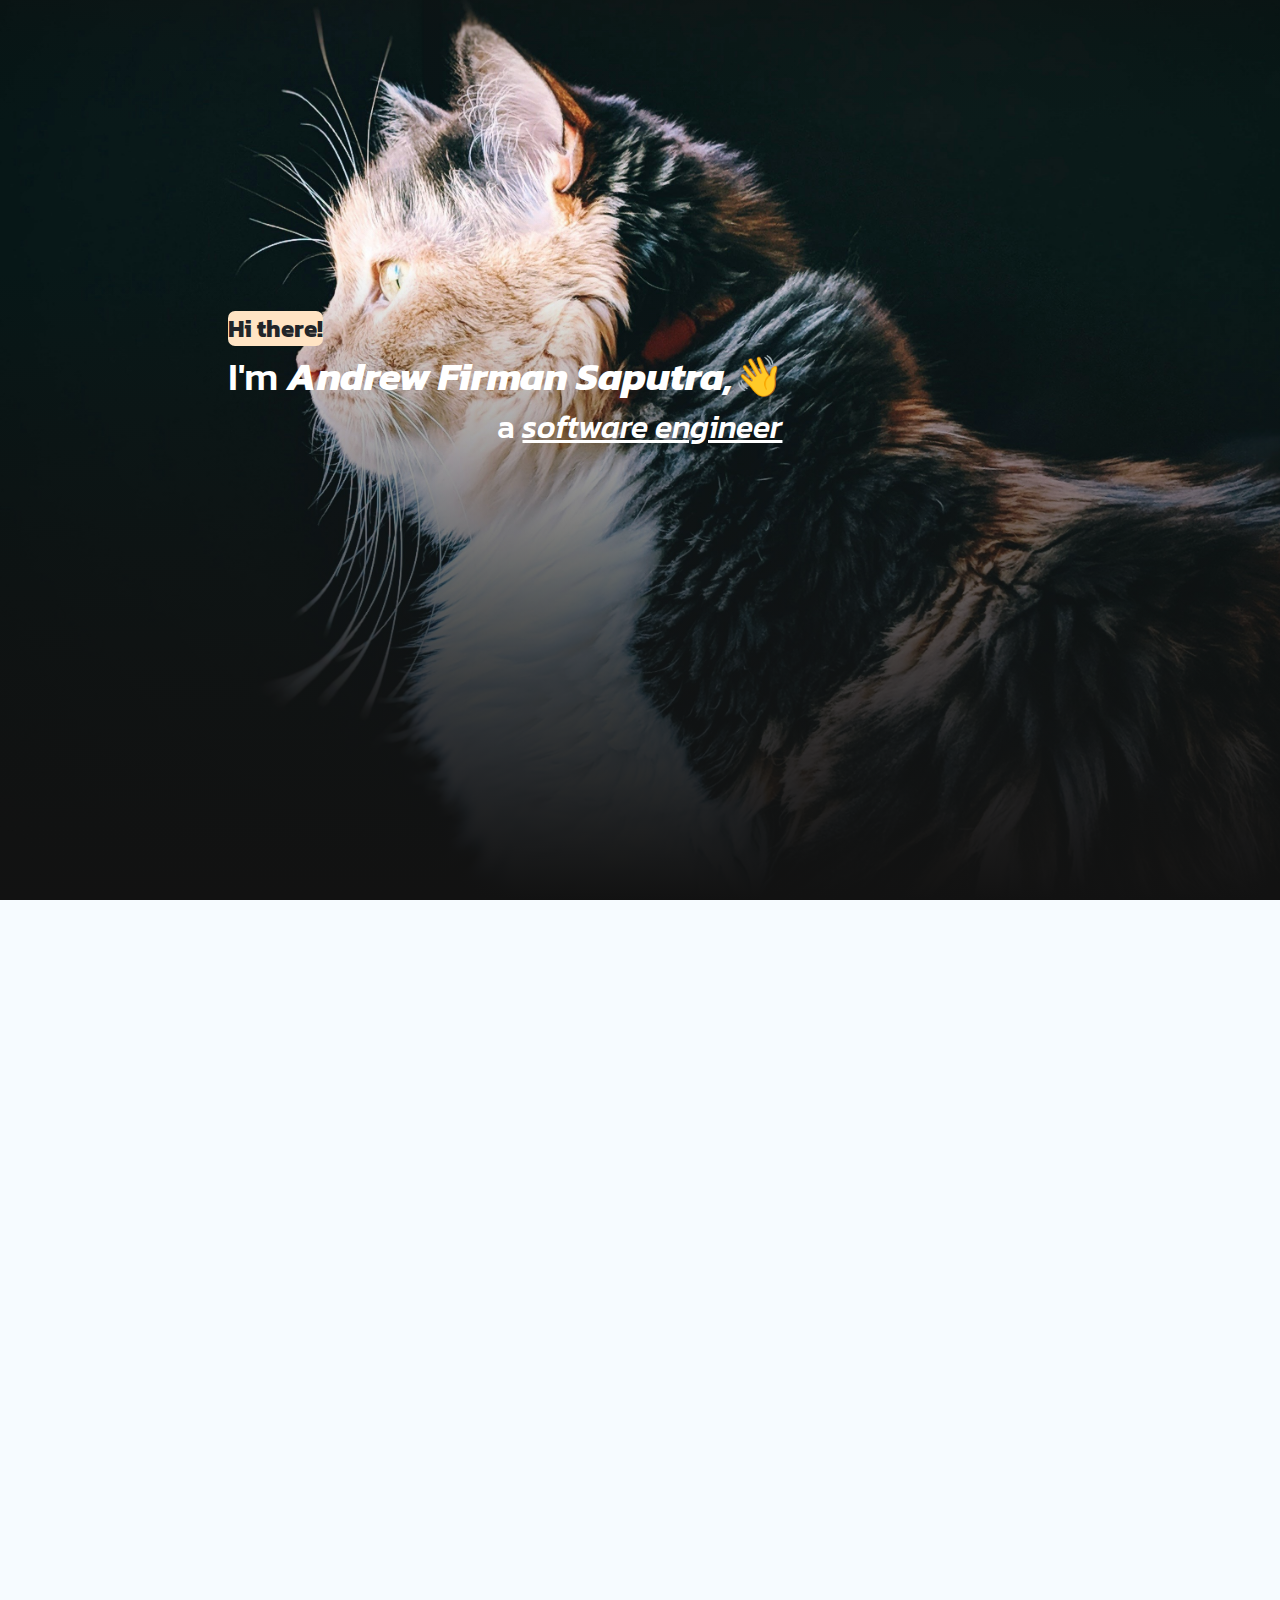
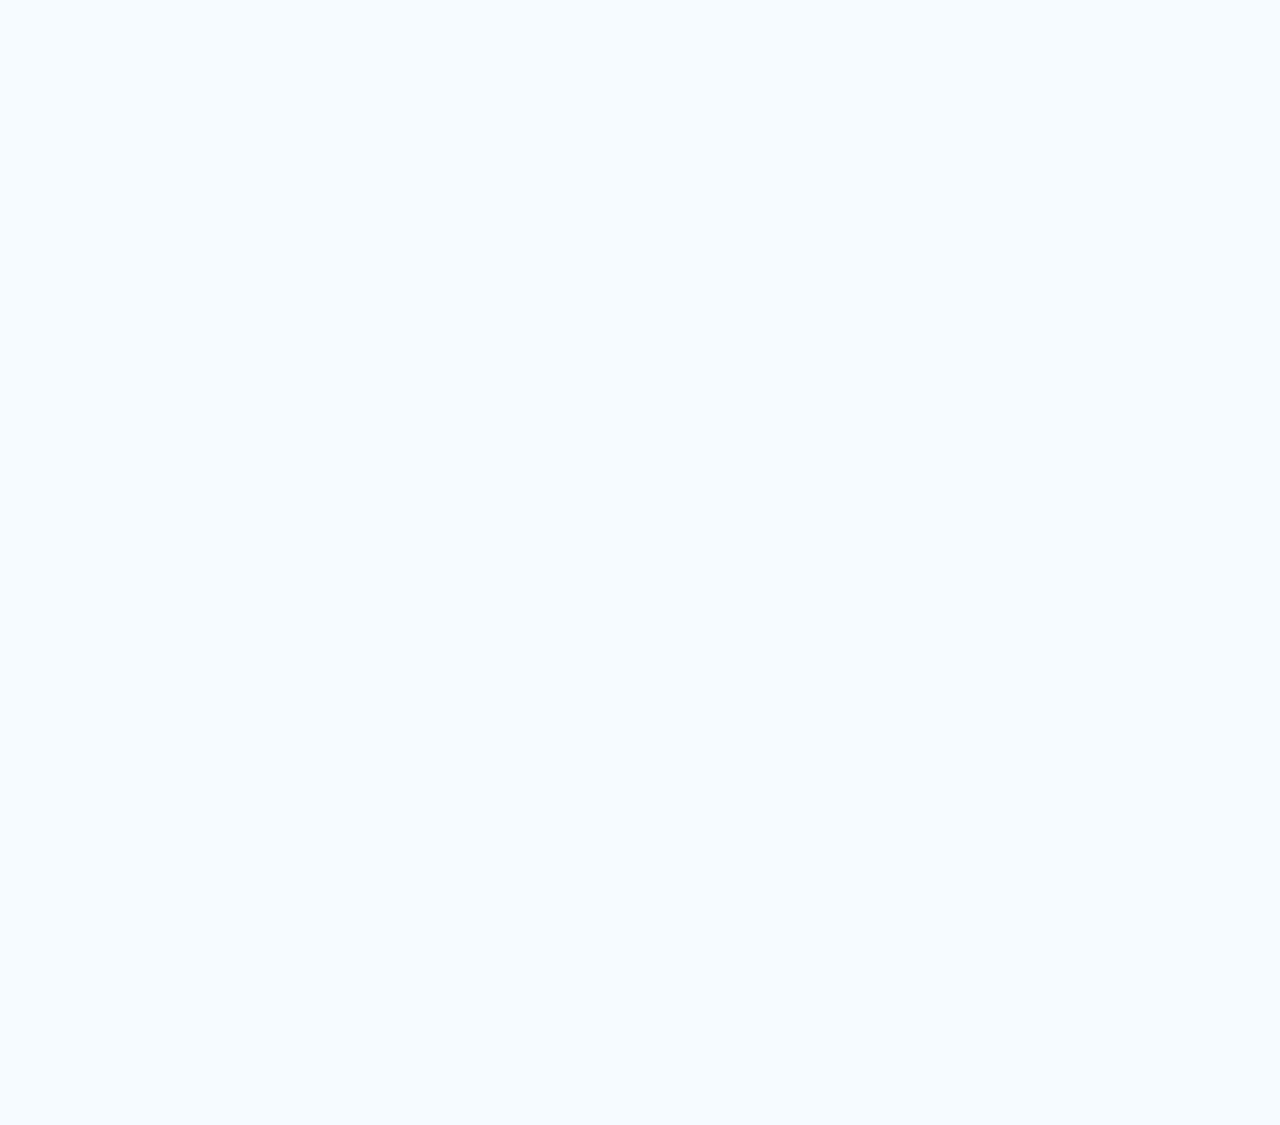
==== commit 31f84953: "big_change(index): remade the entire portofolio site" ====
--- a/index.html
+++ b/index.html
@@ -1,81 +1,636 @@
 <!DOCTYPE html>
 <html lang="en">
-  <head>
+
+<head>
     <meta charset="UTF-8">
-    <meta name="viewport" content="width=device-width, initial-scale=1.0">
-    <title>Andrew Firman Saputra | Linktree</title>
-    <!-- Favicon -->
+    <meta name="viewport" content="width=device-width, initial-scale=1">
+    <title>Andrew Firman Saputra - Software Engineer</title>
     <link rel="icon" href="img/headshot.png" type="image/x-icon" />
-    <!-- Font Awesome icons -->
-    <link rel="stylesheet" href="https://use.fontawesome.com/releases/v5.8.1/css/all.css">
-    <!-- Core theme CSS -->
-    <link rel="stylesheet" href="style.css">
-  </head>
-
-  <body>
-    <!-- Parallax Pixel Background Animation -->
-    <section class="animated-background">
-      <div id="stars1"></div>
-      <div id="stars2"></div>
-      <div id="stars3"></div>
-    </section>
-    <!-- End of Parallax Pixel Background Animation -->
-
-    <a id="profilePicture" href="#popup">
-      <img src="img/headshot.png" alt="Profile Picture">
-    </a>
-
-    <div class="overlay" id="popup">
-      <div class="popup">
-        <div class="popup-photo">
-          <a href="img/headshot.png" target="_blank">
-            <img src="img/headshot.png" alt="Profile Picture">
-          </a>
+    <!-- Bootstrap 4 CSS -->
+    <link rel="stylesheet" href="https://stackpath.bootstrapcdn.com/bootstrap/4.3.1/css/bootstrap.min.css">
+    <style>
+        body {
+            background-color: rgb(246 251 255);
+        }
+
+        .container-box {
+            background-color: white;
+            border-color: #e5e7eb;
+            border: 0.5px solid;
+            border-radius: .5rem;
+        }
+
+        .container-text {
+            font-size: 1.25rem;
+        }
+
+        .waving-hand {
+            display: inline-block;
+            transform-origin: bottom center;
+            animation: wave 4s ease-in-out infinite;
+            animation-iteration-count: infinite;
+        }
+
+        .external-link {
+            display: inline;
+            right: 0.25rem;
+            top: -6px;
+            position: relative;
+            /* color:black !important;
+            fill: black !important; */
+            filter: invert(1);
+        }
+
+        .landing-text {
+            height: 30vh;
+            margin-top: 35vh;
+            margin-bottom: 35vh;
+        }
+
+        .banner-text {
+            color: white;
+        }
+
+        .banner_bg-image {
+            /* background-image: linear-gradient(1turn, #121212, 45%, transparent, 96%, #12121255), url("assets/pexels-photo-259411.jpeg"); */
+            background-image: linear-gradient(1turn, #121212, 45%, transparent, 96%, #12121255), url("assets/cassidy-james-blaede-TA22tc6YyMw-unsplash.jpg");
+            height: 100vh;
+            background-position: center;
+            background-repeat: no-repeat;
+            background-size: cover;
+
+        }
+
+        a,
+        a:hover,
+        a:visited {
+            color: black;
+        }
+
+        a:hover {
+            background-color: darksalmon;
+            color: black;
+            border-radius: 7px;
+        }
+
+        .text-background-shadow {
+            background-color: bisque;
+            border-radius: 7px;
+        }
+
+        .box-background-shadow {
+            box-shadow: bisque 0.75vw 0.75vw;
+        }
+
+        .text-background-shadow-honeydew {
+            background-color: honeydew;
+            border-radius: 7px;
+        }
+
+        .dropdown-box {
+            display: flex;
+            justify-content: space-between;
+            align-items: center;
+        }
+
+        .dropdown-left {
+            text-align: left;
+            flex: 1;
+        }
+
+        .dropdown-right {
+            text-align: right;
+            flex: 1;
+        }
+
+        .dropdown-btn {
+            width: 2rem;
+            height: 2rem;
+
+        }
+
+        #website_preview {
+            height: 50vh;
+            width: 100%;
+            border: none;
+        }
+
+        @keyframes wave {
+            0% {
+                transform: rotate(0deg);
+            }
+
+            5% {
+                transform: rotate(14deg);
+            }
+
+            10% {
+                transform: rotate(-8deg);
+            }
+
+            13% {
+                transform: rotate(14deg);
+            }
+
+            16% {
+                transform: rotate(-4deg);
+            }
+
+            20% {
+                transform: rotate(10deg);
+            }
+
+            33% {
+                transform: rotate(0deg);
+            }
+
+            100% {
+                transform: rotate(0deg);
+            }
+        }
+
+        /* Kanit Font */
+        .kanit-thin {
+            font-family: "Kanit", sans-serif;
+            font-weight: 100;
+            font-style: normal;
+        }
+
+        .kanit-extralight {
+            font-family: "Kanit", sans-serif;
+            font-weight: 200;
+            font-style: normal;
+        }
+
+        .kanit-light {
+            font-family: "Kanit", sans-serif;
+            font-weight: 300;
+            font-style: normal;
+        }
+
+        .kanit-regular {
+            font-family: "Kanit", sans-serif;
+            font-weight: 400;
+            font-style: normal;
+        }
+
+        .kanit-medium {
+            font-family: "Kanit", sans-serif;
+            font-weight: 500;
+            font-style: normal;
+        }
+
+        .kanit-semibold {
+            font-family: "Kanit", sans-serif;
+            font-weight: 600;
+            font-style: normal;
+        }
+
+        .kanit-bold {
+            font-family: "Kanit", sans-serif;
+            font-weight: 700;
+            font-style: normal;
+        }
+
+        .kanit-extrabold {
+            font-family: "Kanit", sans-serif;
+            font-weight: 800;
+            font-style: normal;
+        }
+
+        .kanit-black {
+            font-family: "Kanit", sans-serif;
+            font-weight: 900;
+            font-style: normal;
+        }
+
+        .kanit-thin-italic {
+            font-family: "Kanit", sans-serif;
+            font-weight: 100;
+            font-style: italic;
+        }
+
+        .kanit-extralight-italic {
+            font-family: "Kanit", sans-serif;
+            font-weight: 200;
+            font-style: italic;
+        }
+
+        .kanit-light-italic {
+            font-family: "Kanit", sans-serif;
+            font-weight: 300;
+            font-style: italic;
+        }
+
+        .kanit-regular-italic {
+            font-family: "Kanit", sans-serif;
+            font-weight: 400;
+            font-style: italic;
+        }
+
+        .kanit-medium-italic {
+            font-family: "Kanit", sans-serif;
+            font-weight: 500;
+            font-style: italic;
+        }
+
+        .kanit-semibold-italic {
+            font-family: "Kanit", sans-serif;
+            font-weight: 600;
+            font-style: italic;
+        }
+
+        .kanit-bold-italic {
+            font-family: "Kanit", sans-serif;
+            font-weight: 700;
+            font-style: italic;
+        }
+
+        .kanit-extrabold-italic {
+            font-family: "Kanit", sans-serif;
+            font-weight: 800;
+            font-style: italic;
+        }
+
+        .kanit-black-italic {
+            font-family: "Kanit", sans-serif;
+            font-weight: 900;
+            font-style: italic;
+        }
+
+        /* Animation Fade */
+        .fade-in-out {
+            opacity: 0;
+            transform: translateY(20px);
+            /* Optional: Slight upward movement */
+            transition: opacity 0.5s ease-out, transform 0.5s ease-out;
+        }
+
+        .fade-in-out.visible {
+            opacity: 1;
+            transform: translateY(0);
+        }
+    </style>
+    <!-- Kanit Font -->
+    <link rel="preconnect" href="https://fonts.googleapis.com">
+    <link rel="preconnect" href="https://fonts.gstatic.com" crossorigin>
+    <link
+        href="https://fonts.googleapis.com/css2?family=Kanit:ital,wght@0,100;0,200;0,300;0,400;0,500;0,600;0,700;0,800;0,900;1,100;1,200;1,300;1,400;1,500;1,600;1,700;1,800;1,900&display=swap"
+        rel="stylesheet">
+</head>
+
+<body>
+
+    <div class="container-fluid">
+        <!-- Introduction -->
+        <div class="row kanit-light banner_bg-image">
+            <div class="col-sm-12 col-md-8 mx-auto landing-text">
+                <h4 class="kanit-bold "> <span class="text-background-shadow">Hi there!</span> </h4>
+                <h1 class="banner-text">I'm <i><b>Andrew Firman Saputra,</b></i><span class="waving-hand">👋</span>
+                </h1>
+                <h2 class="text-center banner-text"> a <i><u>software engineer</u></i></h2>
+            </div>
         </div>
-        <div class="popup-quote">
-          “Trust in the Lord always, for the Lord God is the eternal Rock.” Isaiah 26 : 4 NLT
+        <!-- About -->
+        <div class="row kanit-light fade-in-out">
+            <div class="col-11 col-md-8 container-box mx-auto mt-5 px-5 py-3">
+                <p class="container-text kanit-light">I hold a
+                    <a href="assets/Andrew Firman Saputra - Degree.pdf" class="text-background-shadow" target="_blank">
+                        Computer Science degree
+                    </a> <img class="external-link" src="assets/external-link.svg" width="16" height="16" alt=""
+                        aria-hidden="true"> from
+                    <a href="https://www.petra.ac.id/" class="text-background-shadow" target="_blank">
+                        Petra Christian University
+                    </a> <img class="external-link" src="assets/external-link.svg" width="16" height="16" alt=""
+                        aria-hidden="true">
+                    , where I learned various technologies and software development concepts
+                </p>
+                <p class="container-text kanit-light">I specialize in building and optimizing <span
+                        class="text-background-shadow">web applications</span>,
+                    with experience in <span class="text-background-shadow">PHP</span>, <span
+                        class="text-background-shadow">CodeIgniter</span>, and <span
+                        class="text-background-shadow">SilverStripe</span>.</p>
+                <p class="container-text">
+                    I currently speak <span class="text-background-shadow">Indonesian</span> (native) and
+                    <a href="assets/Andrew Firman Saputra - TOEFL - Certification Only.pdf"
+                        class="text-background-shadow" target="_blank">
+                        English (TOEFL 597)
+                    </a> <img class="external-link" src="assets/external-link.svg" width="16" height="16" alt=""
+                        aria-hidden="true">, and I'm planning to learn more languages!
+                </p>
+                <p class="container-text">
+                    Beyond coding, I'm passionate about <span class="text-background-shadow">AI</span> and continuously
+                    expanding my knowledge. In my free
+                    time, I enjoy <span class="text-background-shadow">gaming, exploring tech, and striving for personal
+                        growth</span>.
+                </p>
+                <div class="text-center ">
+                    <img src="assets/soulja-boy-pepe.gif" alt="Kingdom Come Deliverance II">
+                </div>
+            </div>
         </div>
-        <a class="popup-close" onclick="history.back()">&times;</a>
-      </div>
+
+
+        <!-- Experience -->
+        <div class="row kanit-light fade-in-out">
+            <div class="col-11 col-md-8 container-box mx-auto mt-5 px-5 py-3">
+                <h1 class="kanit-bold">My Experience 🧑‍💻</h1>
+                <div class="row">
+                    <div class="col-12 col-md-6">
+                        <!-- Brighton -->
+                        <div class="row">
+                            <div class="col-11">
+                                <button class="dropdown-box container-box py-3 mt-3 col-12" id="brighton_exp">
+                                    <h5 class="dropdown-left kanit-regular">Brighton Real Estate - <span
+                                            class="kanit-light-italic">Back End Developer</span></h5>
+                                    <img src="assets/dropdown.svg" alt="dropdown" class="dropdown-btn">
+                                </button>
+                                <p id="brighton_exp_penjelasan" class="penjelasan mt-2">
+                                    <span class="kanit-light-italic">September 2024 - Present</span><br>
+                                    <a class="text-background-shadow" href="https://www.brighton.co.id/"
+                                        target="_blank">
+                                        Brighton Real Estate
+                                    </a> <img class="external-link" src="assets/external-link.svg" width="16"
+                                        height="16" alt="" aria-hidden="true"> is a property agency specializing in
+                                    buying, selling, and renting residential and commercial properties. With a strong
+                                    presence in Indonesia, Brighton offers professional real estate services, market
+                                    insights, and expert guidance to help clients make informed property decisions.<br>
+                                    <span class="kanit-italic">Tech used: <span
+                                            class="text-background-shadow">PHP</span>, <span
+                                            class="text-background-shadow">SQL</span>, <span
+                                            class="text-background-shadow">HTML</span>, <span
+                                            class="text-background-shadow">CSS</span>, <span
+                                            class="text-background-shadow">Javascript</span>, <span
+                                            class="text-background-shadow">Memcache</span>, <span
+                                            class="text-background-shadow">Silverstripe</span></span>
+                                </p>
+                            </div>
+                        </div>
+                        <!-- UBS -->
+                        <div class="row">
+                            <div class="col-11">
+                                <button class="dropdown-box container-box py-3 mt-3 col-12" id="ubs_exp">
+                                    <h5 class="dropdown-left kanit-regular">PT Untung Bersama Sejahtera - <span
+                                            class="kanit-light-italic">Software Engineer</span></h5>
+                                    <img src="assets/dropdown.svg" alt="dropdown" class="dropdown-btn">
+                                </button>
+                                <p id="ubs_exp_penjelasan" class="penjelasan mt-2">
+                                    <span class="kanit-light-italic">July 2023 - June 2024</span><br>
+                                    <a class="text-background-shadow" href="https://ubslifestyle.com/" target="_blank">
+                                        UBSGold
+                                    </a> <img class="external-link" src="assets/external-link.svg" width="16"
+                                        height="16" alt="" aria-hidden="true"> is a leading precious metals brand in
+                                    Indonesia, specializing in the production and sale of high-quality gold bars and
+                                    jewelry. Known for its purity and craftsmanship, UBSGold offers a trusted investment
+                                    option for individuals looking to buy gold for savings, investment, or personal use.
+                                    <span class="kanit-italic">Tech used: <span
+                                            class="text-background-shadow">Pascal</span>,<span
+                                            class="text-background-shadow"> Delphi</span>,<span
+                                            class="text-background-shadow"> PHP</span>, <span
+                                            class="text-background-shadow"> SQL</span>, <span
+                                            class="text-background-shadow"> HTML</span>, <span
+                                            class="text-background-shadow"> CSS</span>, <span
+                                            class="text-background-shadow"> Javascript</span>, <span
+                                            class="text-background-shadow"> Codeigniter</span></span>
+                                </p>
+                            </div>
+                        </div>
+
+                    </div>
+                    <div class="col-12 col-md-6 mt-3">
+                        <div class="row">
+                            <div class="col-12 container-box">
+                                <iframe src="" id="website_preview" frameborder="0"></iframe>
+                            </div>
+                        </div>
+
+                    </div>
+                </div>
+            </div>
+        </div>
+
+        <!-- Skill/Tech -->
+        <div class="row kanit-light fade-in-out">
+            <div class="col-11 col-md-8 container-box mx-auto mt-5 px-5 py-3">
+                <div class="row">
+                    <div class="col-12">
+                        <h1 class="kanit-bold">Skills 🛠️</h1>
+                    </div>
+                </div>
+                <!-- HTML, CSS -->
+                <div class="row">
+                    <div class="col-12 col-md-6">
+                        <p class="kanit-semibold text-background-shadow container-box py-2 px-3">
+                            <svg stroke="currentColor" fill="currentColor" stroke-width="0" role="img"
+                                viewBox="0 0 24 24" class="global-class-name" height="1.75em" width="1.75em"
+                                xmlns="http://www.w3.org/2000/svg">
+                                <title></title>
+                                <path
+                                    d="M1.5 0h21l-1.91 21.563L11.977 24l-8.564-2.438L1.5 0zm7.031 9.75l-.232-2.718 10.059.003.23-2.622L5.412 4.41l.698 8.01h9.126l-.326 3.426-2.91.804-2.955-.81-.188-2.11H6.248l.33 4.171L12 19.351l5.379-1.443.744-8.157H8.531z">
+                                </path>
+                            </svg>
+                            HTML
+                        </p>
+                    </div>
+                    <div class="col-12 col-md-6">
+                        <p class="kanit-semibold text-background-shadow container-box py-2 px-3">
+                            <svg stroke="currentColor" fill="currentColor" stroke-width="0" role="img"
+                                viewBox="0 0 24 24" class="global-class-name" height="1.75em" width="1.75em"
+                                xmlns="http://www.w3.org/2000/svg">
+                                <title></title>
+                                <path
+                                    d="M1.5 0h21l-1.91 21.563L11.977 24l-8.565-2.438L1.5 0zm17.09 4.413L5.41 4.41l.213 2.622 10.125.002-.255 2.716h-6.64l.24 2.573h6.182l-.366 3.523-2.91.804-2.956-.81-.188-2.11h-2.61l.29 3.855L12 19.288l5.373-1.53L18.59 4.414z">
+                                </path>
+                            </svg>
+                            CSS
+                        </p>
+                    </div>
+                </div>
+                <!-- PHP, JAVASCRIPT -->
+                <div class="row">
+                    <div class="col-12 col-md-6">
+                        <p class="kanit-semibold text-background-shadow container-box py-2 px-3">
+                            <img src="assets/php-logo.svg" alt="" style="height: 0.8em;">
+                            PHP
+                        </p>
+                    </div>
+                    <div class="col-12 col-md-6">
+                        <p class="kanit-semibold text-background-shadow container-box py-2 px-3">
+                            <svg stroke="currentColor" fill="currentColor" stroke-width="0" role="img"
+                                viewBox="0 0 24 24" class="global-class-name" height="1.75em" width="1.75em"
+                                xmlns="http://www.w3.org/2000/svg">
+                                <title></title>
+                                <path
+                                    d="M0 0h24v24H0V0zm22.034 18.276c-.175-1.095-.888-2.015-3.003-2.873-.736-.345-1.554-.585-1.797-1.14-.091-.33-.105-.51-.046-.705.15-.646.915-.84 1.515-.66.39.12.75.42.976.9 1.034-.676 1.034-.676 1.755-1.125-.27-.42-.404-.601-.586-.78-.63-.705-1.469-1.065-2.834-1.034l-.705.089c-.676.165-1.32.525-1.71 1.005-1.14 1.291-.811 3.541.569 4.471 1.365 1.02 3.361 1.244 3.616 2.205.24 1.17-.87 1.545-1.966 1.41-.811-.18-1.26-.586-1.755-1.336l-1.83 1.051c.21.48.45.689.81 1.109 1.74 1.756 6.09 1.666 6.871-1.004.029-.09.24-.705.074-1.65l.046.067zm-8.983-7.245h-2.248c0 1.938-.009 3.864-.009 5.805 0 1.232.063 2.363-.138 2.711-.33.689-1.18.601-1.566.48-.396-.196-.597-.466-.83-.855-.063-.105-.11-.196-.127-.196l-1.825 1.125c.305.63.75 1.172 1.324 1.517.855.51 2.004.675 3.207.405.783-.226 1.458-.691 1.811-1.411.51-.93.402-2.07.397-3.346.012-2.054 0-4.109 0-6.179l.004-.056z">
+                                </path>
+                            </svg>
+                            JAVASCRIPT
+                        </p>
+                    </div>
+                </div>
+                <!-- SQL, CodeIgniter -->
+                <div class="row">
+                    <div class="col-12 col-md-6">
+                        <p class="kanit-semibold text-background-shadow container-box py-2 px-3">
+                            <svg stroke="currentColor" fill="currentColor" stroke-width="0" role="img"
+                                viewBox="0 0 24 24" class="global-class-name" height="1.75em" width="1.75em"
+                                xmlns="http://www.w3.org/2000/svg">
+                                <title></title>
+                                <path
+                                    d="M16.405 5.501c-.115 0-.193.014-.274.033v.013h.014c.054.104.146.18.214.273.054.107.1.214.154.32l.014-.015c.094-.066.14-.172.14-.333-.04-.047-.046-.094-.08-.14-.04-.067-.126-.1-.18-.153zM5.77 18.695h-.927a50.854 50.854 0 00-.27-4.41h-.008l-1.41 4.41H2.45l-1.4-4.41h-.01a72.892 72.892 0 00-.195 4.41H0c.055-1.966.192-3.81.41-5.53h1.15l1.335 4.064h.008l1.347-4.064h1.095c.242 2.015.384 3.86.428 5.53zm4.017-4.08c-.378 2.045-.876 3.533-1.492 4.46-.482.716-1.01 1.073-1.583 1.073-.153 0-.34-.046-.566-.138v-.494c.11.017.24.026.386.026.268 0 .483-.075.647-.222.197-.18.295-.382.295-.605 0-.155-.077-.47-.23-.944L6.23 14.615h.91l.727 2.36c.164.536.233.91.205 1.123.4-1.064.678-2.227.835-3.483zm12.325 4.08h-2.63v-5.53h.885v4.85h1.745zm-3.32.135l-1.016-.5c.09-.076.177-.158.255-.25.433-.506.648-1.258.648-2.253 0-1.83-.718-2.746-2.155-2.746-.704 0-1.254.232-1.65.697-.43.508-.646 1.256-.646 2.245 0 .972.19 1.686.574 2.14.35.41.877.615 1.583.615.264 0 .506-.033.725-.098l1.325.772.36-.622zM15.5 17.588c-.225-.36-.337-.94-.337-1.736 0-1.393.424-2.09 1.27-2.09.443 0 .77.167.977.5.224.362.336.936.336 1.723 0 1.404-.424 2.108-1.27 2.108-.445 0-.77-.167-.978-.5zm-1.658-.425c0 .47-.172.856-.516 1.156-.344.3-.803.45-1.384.45-.543 0-1.064-.172-1.573-.515l.237-.476c.438.22.833.328 1.19.328.332 0 .593-.073.783-.22a.754.754 0 00.3-.615c0-.33-.23-.61-.648-.845-.388-.213-1.163-.657-1.163-.657-.422-.307-.632-.636-.632-1.177 0-.45.157-.81.47-1.085.315-.278.72-.415 1.22-.415.512 0 .98.136 1.4.41l-.213.476a2.726 2.726 0 00-1.064-.23c-.283 0-.502.068-.654.206a.685.685 0 00-.248.524c0 .328.234.61.666.85.393.215 1.187.67 1.187.67.433.305.648.63.648 1.168zm9.382-5.852c-.535-.014-.95.04-1.297.188-.1.04-.26.04-.274.167.055.053.063.14.11.214.08.134.218.313.346.407.14.11.28.216.427.31.26.16.555.255.81.416.145.094.293.213.44.313.073.05.12.14.214.172v-.02c-.046-.06-.06-.147-.105-.214-.067-.067-.134-.127-.2-.193a3.223 3.223 0 00-.695-.675c-.214-.146-.682-.35-.77-.595l-.013-.014c.146-.013.32-.066.46-.106.227-.06.435-.047.67-.106.106-.027.213-.06.32-.094v-.06c-.12-.12-.21-.283-.334-.395a8.867 8.867 0 00-1.104-.823c-.21-.134-.476-.22-.697-.334-.08-.04-.214-.06-.26-.127-.12-.146-.19-.34-.275-.514a17.69 17.69 0 01-.547-1.163c-.12-.262-.193-.523-.34-.763-.69-1.137-1.437-1.826-2.586-2.5-.247-.14-.543-.2-.856-.274-.167-.008-.334-.02-.5-.027-.11-.047-.216-.174-.31-.235-.38-.24-1.364-.76-1.644-.072-.18.434.267.862.422 1.082.115.153.26.328.34.5.047.116.06.235.107.356.106.294.207.622.347.897.073.14.153.287.247.413.054.073.146.107.167.227-.094.136-.1.334-.154.5-.24.757-.146 1.693.194 2.25.107.166.362.534.703.393.3-.12.234-.5.32-.835.02-.08.007-.133.048-.187v.015c.094.188.188.367.274.555.206.328.566.668.867.895.16.12.287.328.487.402v-.02h-.015c-.043-.058-.1-.086-.154-.133a3.445 3.445 0 01-.35-.4 8.76 8.76 0 01-.747-1.218c-.11-.21-.202-.436-.29-.643-.04-.08-.04-.2-.107-.24-.1.146-.247.273-.32.453-.127.288-.14.642-.188 1.01-.027.007-.014 0-.027.014-.214-.052-.287-.274-.367-.46-.2-.475-.233-1.238-.06-1.785.047-.14.247-.582.167-.716-.042-.127-.174-.2-.247-.303a2.478 2.478 0 01-.24-.427c-.16-.374-.24-.788-.414-1.162-.08-.173-.22-.354-.334-.513-.127-.18-.267-.307-.368-.52-.033-.073-.08-.194-.027-.274.014-.054.042-.075.094-.09.088-.072.335.022.422.062.247.1.455.194.662.334.094.066.195.193.315.226h.14c.214.047.455.014.655.073.355.114.675.28.962.46a5.953 5.953 0 012.085 2.286c.08.154.115.295.188.455.14.33.313.663.455.982.14.315.275.636.476.897.1.14.502.213.682.286.133.06.34.115.46.188.23.14.454.3.67.454.11.076.443.243.463.378z">
+                                </path>
+                            </svg>
+                            SQL
+                        </p>
+                    </div>
+                    <div class="col-12 col-md-6">
+                        <p class="kanit-semibold text-background-shadow container-box py-2 px-3">
+                            <img src="assets/codeigniter-svgrepo-com.svg" style="filter:brightness(0); height: 1.75em;"
+                                alt="">
+                            Codeigniter
+                        </p>
+                    </div>
+                </div>
+                <!-- Git, Silverstripe -->
+                <div class="row">
+                    <div class="col-12 col-md-6">
+                        <p class="kanit-semibold text-background-shadow container-box py-2 px-3">
+                            <svg stroke="currentColor" fill="currentColor" stroke-width="0" role="img"
+                                viewBox="0 0 24 24" class="global-class-name" height="1.75em" width="1.75em"
+                                xmlns="http://www.w3.org/2000/svg">
+                                <title></title>
+                                <path
+                                    d="M23.546 10.93L13.067.452c-.604-.603-1.582-.603-2.188 0L8.708 2.627l2.76 2.76c.645-.215 1.379-.07 1.889.441.516.515.658 1.258.438 1.9l2.658 2.66c.645-.223 1.387-.078 1.9.435.721.72.721 1.884 0 2.604-.719.719-1.881.719-2.6 0-.539-.541-.674-1.337-.404-1.996L12.86 8.955v6.525c.176.086.342.203.488.348.713.721.713 1.883 0 2.6-.719.721-1.889.721-2.609 0-.719-.719-.719-1.879 0-2.598.182-.18.387-.316.605-.406V8.835c-.217-.091-.424-.222-.6-.401-.545-.545-.676-1.342-.396-2.009L7.636 3.7.45 10.881c-.6.605-.6 1.584 0 2.189l10.48 10.477c.604.604 1.582.604 2.186 0l10.43-10.43c.605-.603.605-1.582 0-2.187">
+                                </path>
+                            </svg>
+                            Git
+                        </p>
+                    </div>
+                    <div class="col-12 col-md-6">
+                        <p class="kanit-semibold text-background-shadow container-box py-2 px-3">
+                            <img src="assets/silverstripe-svgrepo-com.svg" style="filter:brightness(0); height: 1.75em;"
+                                alt="">
+                            Silverstripe
+                        </p>
+                    </div>
+                </div>
+            </div>
+        </div>
+
+        <!-- Contact Me -->
+        <div class="row kanit-light fade-in-out mb-5">
+            <div class="col-11 col-md-8 container-box mx-auto mt-5 px-5 py-3">
+                <div class="row">
+                    <div class="col-12">
+                        <h1 class="kanit-bold text-center">Contacts</h1>
+                    </div>
+                </div>
+                <div class="row">
+                    <div class="col-12 text-center">
+                        <p class="container-text text-center mb-2">Feel free to contact me if you have any questions
+                            or
+                            want to connect! </p>
+                        <a class="text-background-shadow" href="assets/Andrew Firman Saputra - Software Engineer.pdf" target="_blank">
+                            *download my formal resume
+                        </a> <img class="external-link" src="assets/external-link.svg" width="16" height="16" alt=""
+                            aria-hidden="true">
+                        
+                    </div>
+                </div>
+                <div class="row mt-3">
+                    <div class="col-12 text-center">
+                        <a target="_blank" aria-label="View my LinkedIn profile"
+                            href="https://www.linkedin.com/in/andrewfirmansap/"><svg stroke="currentColor"
+                                fill="currentColor" stroke-width="0" viewBox="0 0 1024 1024" color="white" height="48px"
+                                width="48px" xmlns="http://www.w3.org/2000/svg" style="color: black;">
+                                <path
+                                    d="M880 112H144c-17.7 0-32 14.3-32 32v736c0 17.7 14.3 32 32 32h736c17.7 0 32-14.3 32-32V144c0-17.7-14.3-32-32-32zM349.3 793.7H230.6V411.9h118.7v381.8zm-59.3-434a68.8 68.8 0 1 1 68.8-68.8c-.1 38-30.9 68.8-68.8 68.8zm503.7 434H675.1V608c0-44.3-.8-101.2-61.7-101.2-61.7 0-71.2 48.2-71.2 98v188.9H423.7V411.9h113.8v52.2h1.6c15.8-30 54.5-61.7 112.3-61.7 120.2 0 142.3 79.1 142.3 181.9v209.4z">
+                                </path>
+                            </svg>
+                        </a>
+                        <a target="_blank" aria-label="View my Github profile"
+                            href="https://github.com/andrewfirmansap"><svg stroke="currentColor" fill="currentColor"
+                                stroke-width="0" viewBox="0 0 1024 1024" color="white" height="48px" width="48px"
+                                xmlns="http://www.w3.org/2000/svg" style="color: black;">
+                                <path
+                                    d="M511.6 76.3C264.3 76.2 64 276.4 64 523.5 64 718.9 189.3 885 363.8 946c23.5 5.9 19.9-10.8 19.9-22.2v-77.5c-135.7 15.9-141.2-73.9-150.3-88.9C215 726 171.5 718 184.5 703c30.9-15.9 62.4 4 98.9 57.9 26.4 39.1 77.9 32.5 104 26 5.7-23.5 17.9-44.5 34.7-60.8-140.6-25.2-199.2-111-199.2-213 0-49.5 16.3-95 48.3-131.7-20.4-60.5 1.9-112.3 4.9-120 58.1-5.2 118.5 41.6 123.2 45.3 33-8.9 70.7-13.6 112.9-13.6 42.4 0 80.2 4.9 113.5 13.9 11.3-8.6 67.3-48.8 121.3-43.9 2.9 7.7 24.7 58.3 5.5 118 32.4 36.8 48.9 82.7 48.9 132.3 0 102.2-59 188.1-200 212.9a127.5 127.5 0 0 1 38.1 91v112.5c.8 9 0 17.9 15 17.9 177.1-59.7 304.6-227 304.6-424.1 0-247.2-200.4-447.3-447.5-447.3z">
+                                </path>
+                            </svg>
+                        </a>
+                        <a target="_blank" aria-label="Text my Whatsapp"
+                            href="https://wa.me/+6287703027230?text=Hello%20Andrew%2C%20I%20just%20checked%20your%20portfolio%20and%20would%20love%20to%20connect!">
+                            <img src="assets/whatsapp-svgrepo-com.svg" style="height: 2.5em; filter: brightness(0);"
+                                alt="">
+                        </a>
+                        <a target="_blank" aria-label="My Email" href="mailto:andrewfirmansap@gmail.com"><svg
+                                stroke="currentColor" fill="none" stroke-width="2" viewBox="0 0 24 24"
+                                stroke-linecap="round" stroke-linejoin="round" color="white" height="48px" width="48px"
+                                xmlns="http://www.w3.org/2000/svg" style="color: black;">
+                                <path d="M4 4h16c1.1 0 2 .9 2 2v12c0 1.1-.9 2-2 2H4c-1.1 0-2-.9-2-2V6c0-1.1.9-2 2-2z">
+                                </path>
+                                <polyline points="22,6 12,13 2,6"></polyline>
+                            </svg>
+                        </a>
+
+                    </div>
+
+                </div>
+
+
+            </div>
+        </div>
     </div>
 
-    <div id="userName">
-      @andrewfirmansap
-    </div>
-
-    <div id="links">
-      <a class="link" href="https://andrewfirmansap.pages.dev" target="_blank">
-        <i class="fab fa-internet-explorer">&nbsp;</i>Portofolio Site
-      </a>
-      <a class="link" href="https://github.com/andrewfirmansap" target="_blank">
-        <i class="fab fa-github">&nbsp;</i>Github
-      </a>
-      <a class="link" href="https://www.linkedin.com/in/andrewfirmansap" target="_blank">
-        <i class="fab fa-linkedin">&nbsp;</i>Linkedin
-      </a>
-      <!-- <a class="link" href="https://www.facebook.com/andrewfirman" target="_blank">
-        <i class="fab fa-facebook">&nbsp;</i>Facebook
-      </a> -->
-      <a class="link" href="https://www.instagram.com/andrewfirmansap" target="_blank">
-        <i class="fab fa-instagram">&nbsp;</i>Instagram
-      </a>
-      <a class="link" href="https://drive.google.com/drive/folders/1WUFMg94mCkRcnLkuYYG_qklgyOWBm4tn?usp=sharing" target="_blank">
-        <i class="fas fa-file">&nbsp;</i>Certifications
-      </a>
-      <a class="link" href="https://wa.me/+6287703027230?text=Hi%20Andrew%2C%0A%0ANice%20to%20meet%20you%21%20I%27m%20very%20interested%20in%20the%20opportunity%20to%20work%20with%20you." target="_blank">
-        <i class="fab fa-whatsapp">&nbsp;</i>Whatsapp(Click Here)
-      </a>
-      
-      <!-- <a class="link" href="https://twitter.com/andrewfirman" target="_blank">
-        <i class="fab fa-twitter">&nbsp;</i>Twitter
-      </a> -->
-      <!-- <a class="link" href="https://myanimelist.net/profile/andrew" target="_blank">
-        <i class="fa fa-play-circle">&nbsp;</i>MyAnimeList
-      </a> -->
-    </div>
-
-    <div id="hashtag">
-      #BeTruthfulBeRightful
-    </div>
-  </body>
-</html>
+    <!-- jQuery and Bootstrap 4 JS -->
+    <script src="https://code.jquery.com/jquery-3.3.1.min.js"></script>
+    <script src="https://stackpath.bootstrapcdn.com/bootstrap/4.3.1/js/bootstrap.bundle.min.js"></script>
+
+    <script>
+        $(document).ready(function () {
+            $("#clickMe").click(function () {
+                $("#message").text("Button clicked!");
+            });
+        });
+        // Animation Fade in Out
+        $(document).ready(function () {
+            $("#brighton_exp_penjelasan").hide();
+            $(".penjelasan").hide();
+            function checkVisibility() {
+                $(".fade-in-out").each(function () {
+                    var elementTop = $(this).offset().top;
+                    var elementBottom = elementTop + $(this).outerHeight();
+                    var viewportTop = $(window).scrollTop();
+                    var viewportBottom = viewportTop + $(window).height();
+
+                    if (elementBottom > viewportTop && elementTop < viewportBottom) {
+                        $(this).addClass("visible");
+                    } else {
+                        $(this).removeClass("visible");
+                    }
+                });
+            }
+
+            $(window).on("scroll resize", checkVisibility);
+            checkVisibility(); // Run on page load
+
+            // custom JS
+            function renderSite(url) {
+                $("#website_preview").attr("src", url);
+
+            }
+            $("#brighton_exp").click(function () {
+                $(".penjelasan").hide();
+                renderSite("https://www.brighton.co.id");
+                $("#brighton_exp_penjelasan").toggle();
+            });
+            $("#ubs_exp").click(function () {
+                $(".penjelasan").hide();
+                renderSite("https://ubslifestyle.com/");
+                $("#ubs_exp_penjelasan").toggle();
+            });
+        });
+    </script>
+
+</body>
+
+</html>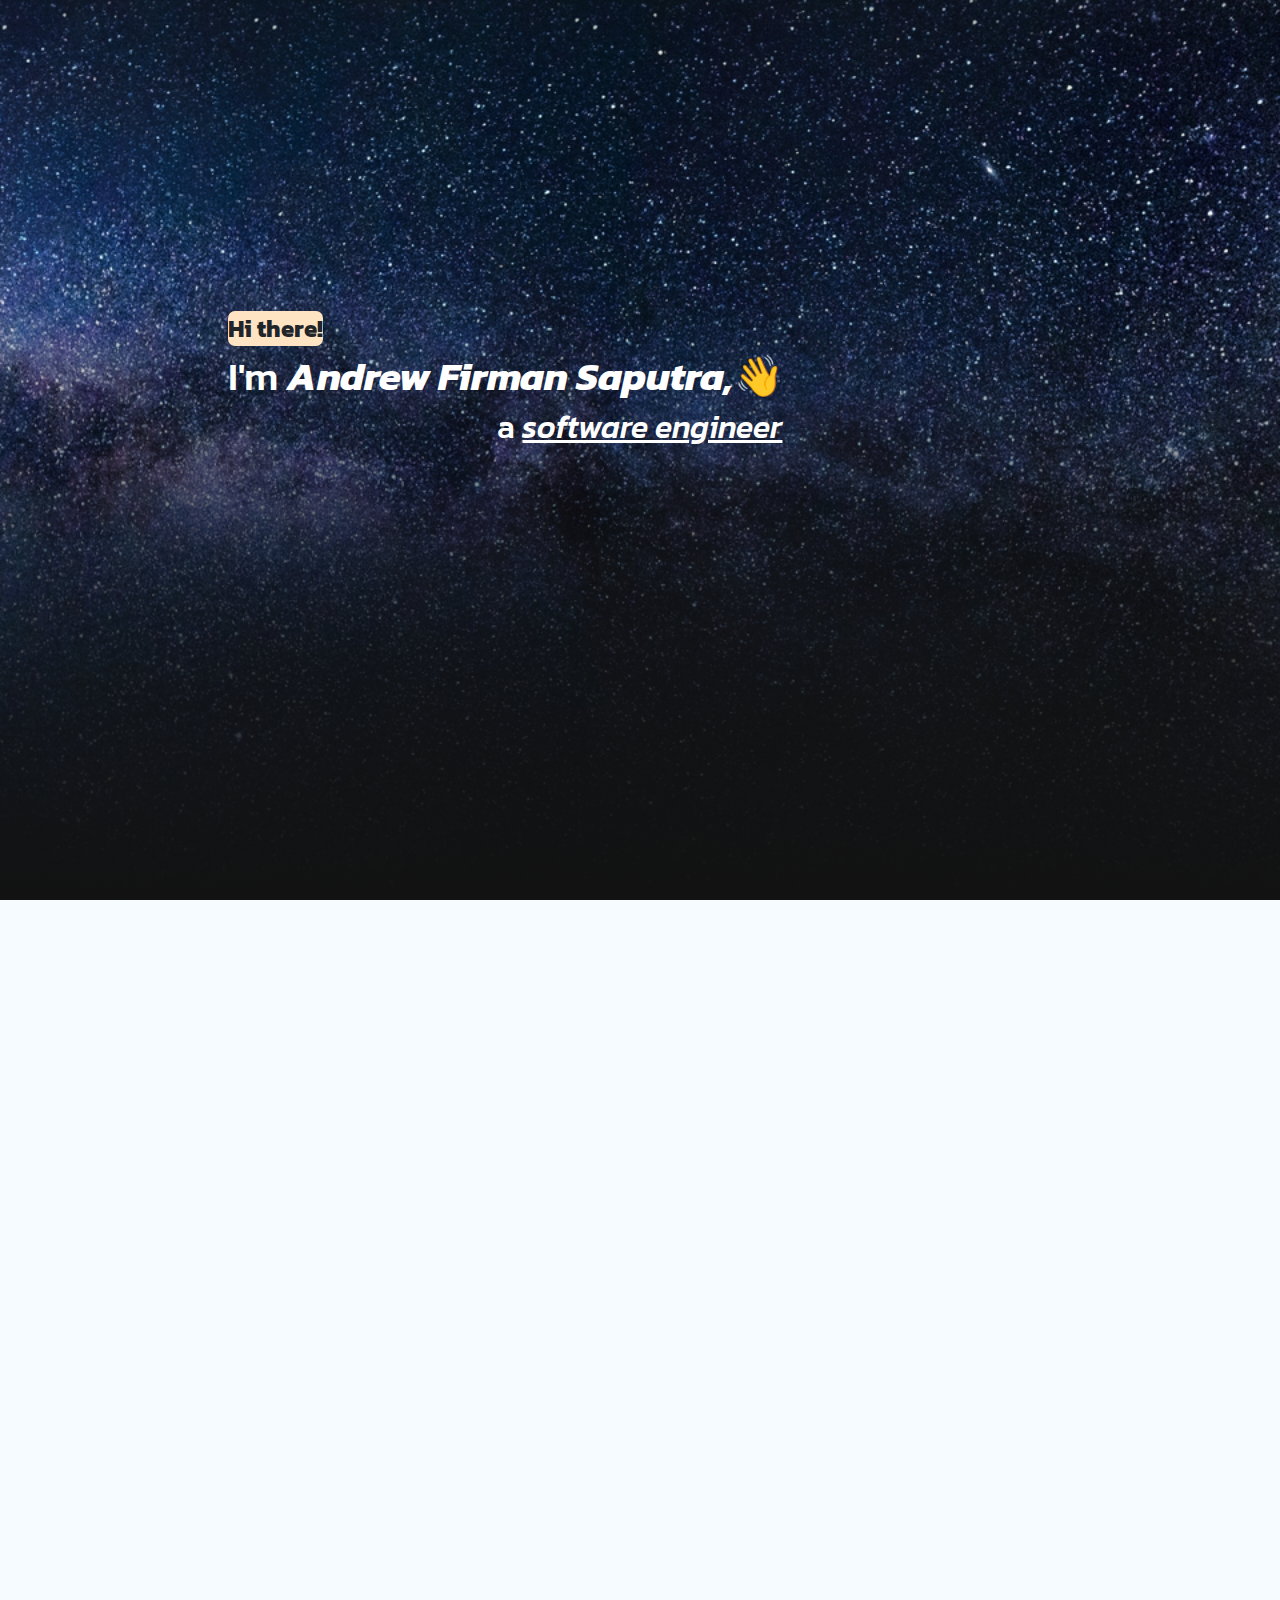
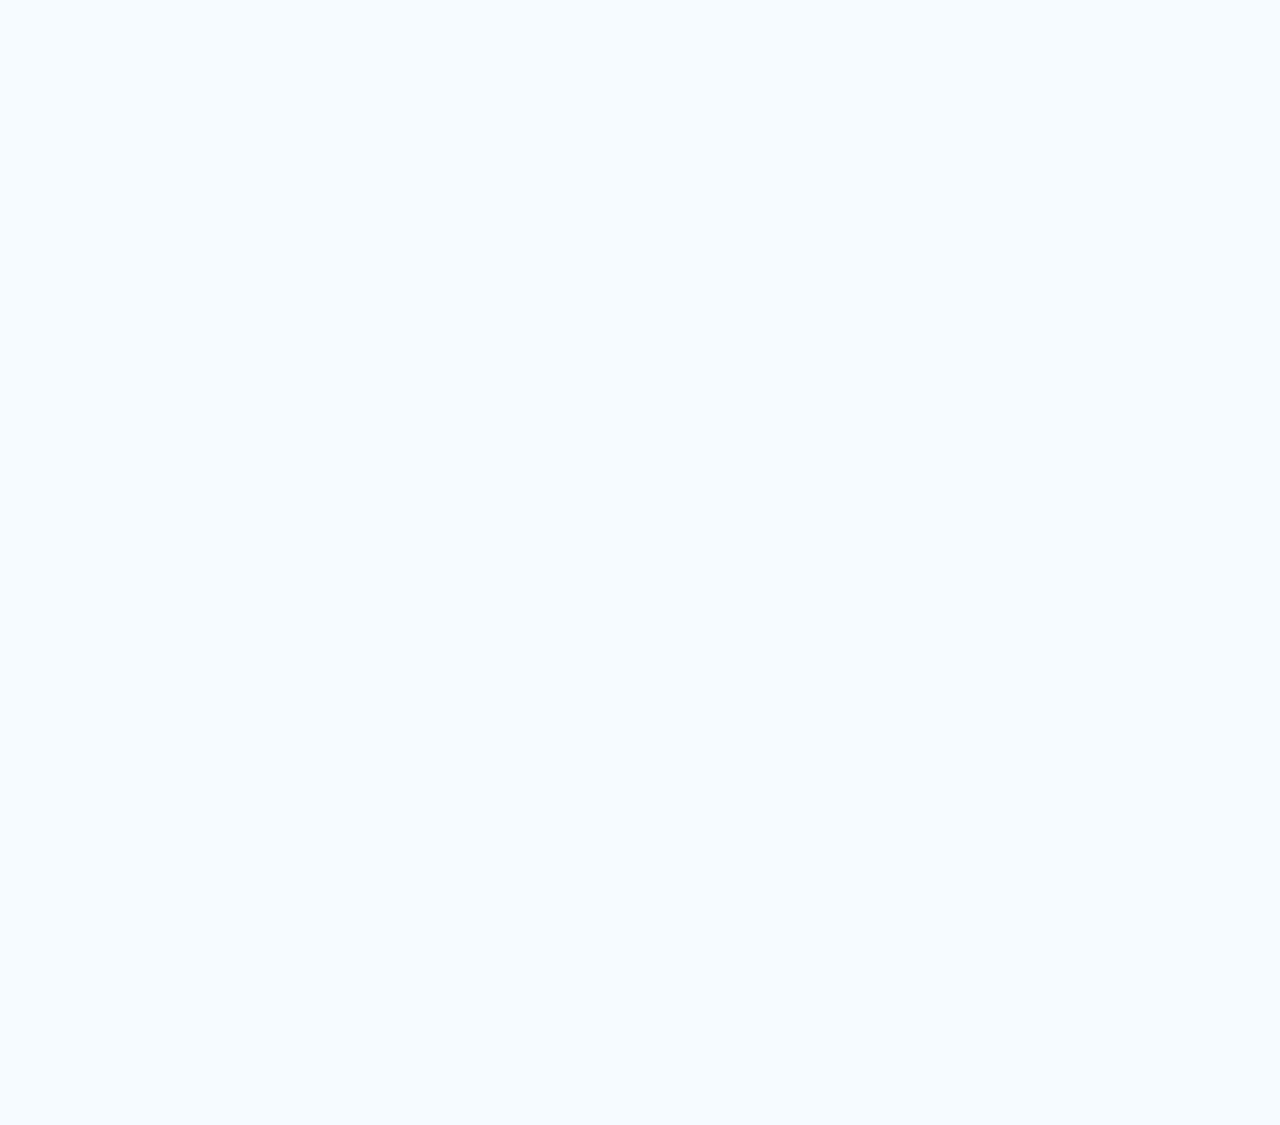
==== commit e8b81a92: "update(bg): sky night" ====
--- a/index.html
+++ b/index.html
@@ -53,7 +53,7 @@
 
         .banner_bg-image {
             /* background-image: linear-gradient(1turn, #121212, 45%, transparent, 96%, #12121255), url("assets/pexels-photo-259411.jpeg"); */
-            background-image: linear-gradient(1turn, #121212, 45%, transparent, 96%, #12121255), url("assets/cassidy-james-blaede-TA22tc6YyMw-unsplash.jpg");
+            background-image: linear-gradient(1turn, #121212, 45%, transparent, 96%, #12121255), url("assets/image-from-rawpixel-id-3337865-jpeg.jpg");
             height: 100vh;
             background-position: center;
             background-repeat: no-repeat;
@@ -530,11 +530,12 @@
                         <p class="container-text text-center mb-2">Feel free to contact me if you have any questions
                             or
                             want to connect! </p>
-                        <a class="text-background-shadow" href="assets/Andrew Firman Saputra - Software Engineer.pdf" target="_blank">
+                        <a class="text-background-shadow" href="assets/Andrew Firman Saputra - Software Engineer.pdf"
+                            target="_blank">
                             *download my formal resume
                         </a> <img class="external-link" src="assets/external-link.svg" width="16" height="16" alt=""
                             aria-hidden="true">
-                        
+
                     </div>
                 </div>
                 <div class="row mt-3">
@@ -547,6 +548,10 @@
                                     d="M880 112H144c-17.7 0-32 14.3-32 32v736c0 17.7 14.3 32 32 32h736c17.7 0 32-14.3 32-32V144c0-17.7-14.3-32-32-32zM349.3 793.7H230.6V411.9h118.7v381.8zm-59.3-434a68.8 68.8 0 1 1 68.8-68.8c-.1 38-30.9 68.8-68.8 68.8zm503.7 434H675.1V608c0-44.3-.8-101.2-61.7-101.2-61.7 0-71.2 48.2-71.2 98v188.9H423.7V411.9h113.8v52.2h1.6c15.8-30 54.5-61.7 112.3-61.7 120.2 0 142.3 79.1 142.3 181.9v209.4z">
                                 </path>
                             </svg>
+                        </a>
+                        <a target="_blank" aria-label="View my Instagram"
+                            href="https://www.instagram.com/andrewfirmansap/">
+                            <img src="assets/icons8-instagram.svg" style="filter: brightness(0); height: 3em;" alt="">
                         </a>
                         <a target="_blank" aria-label="View my Github profile"
                             href="https://github.com/andrewfirmansap"><svg stroke="currentColor" fill="currentColor"
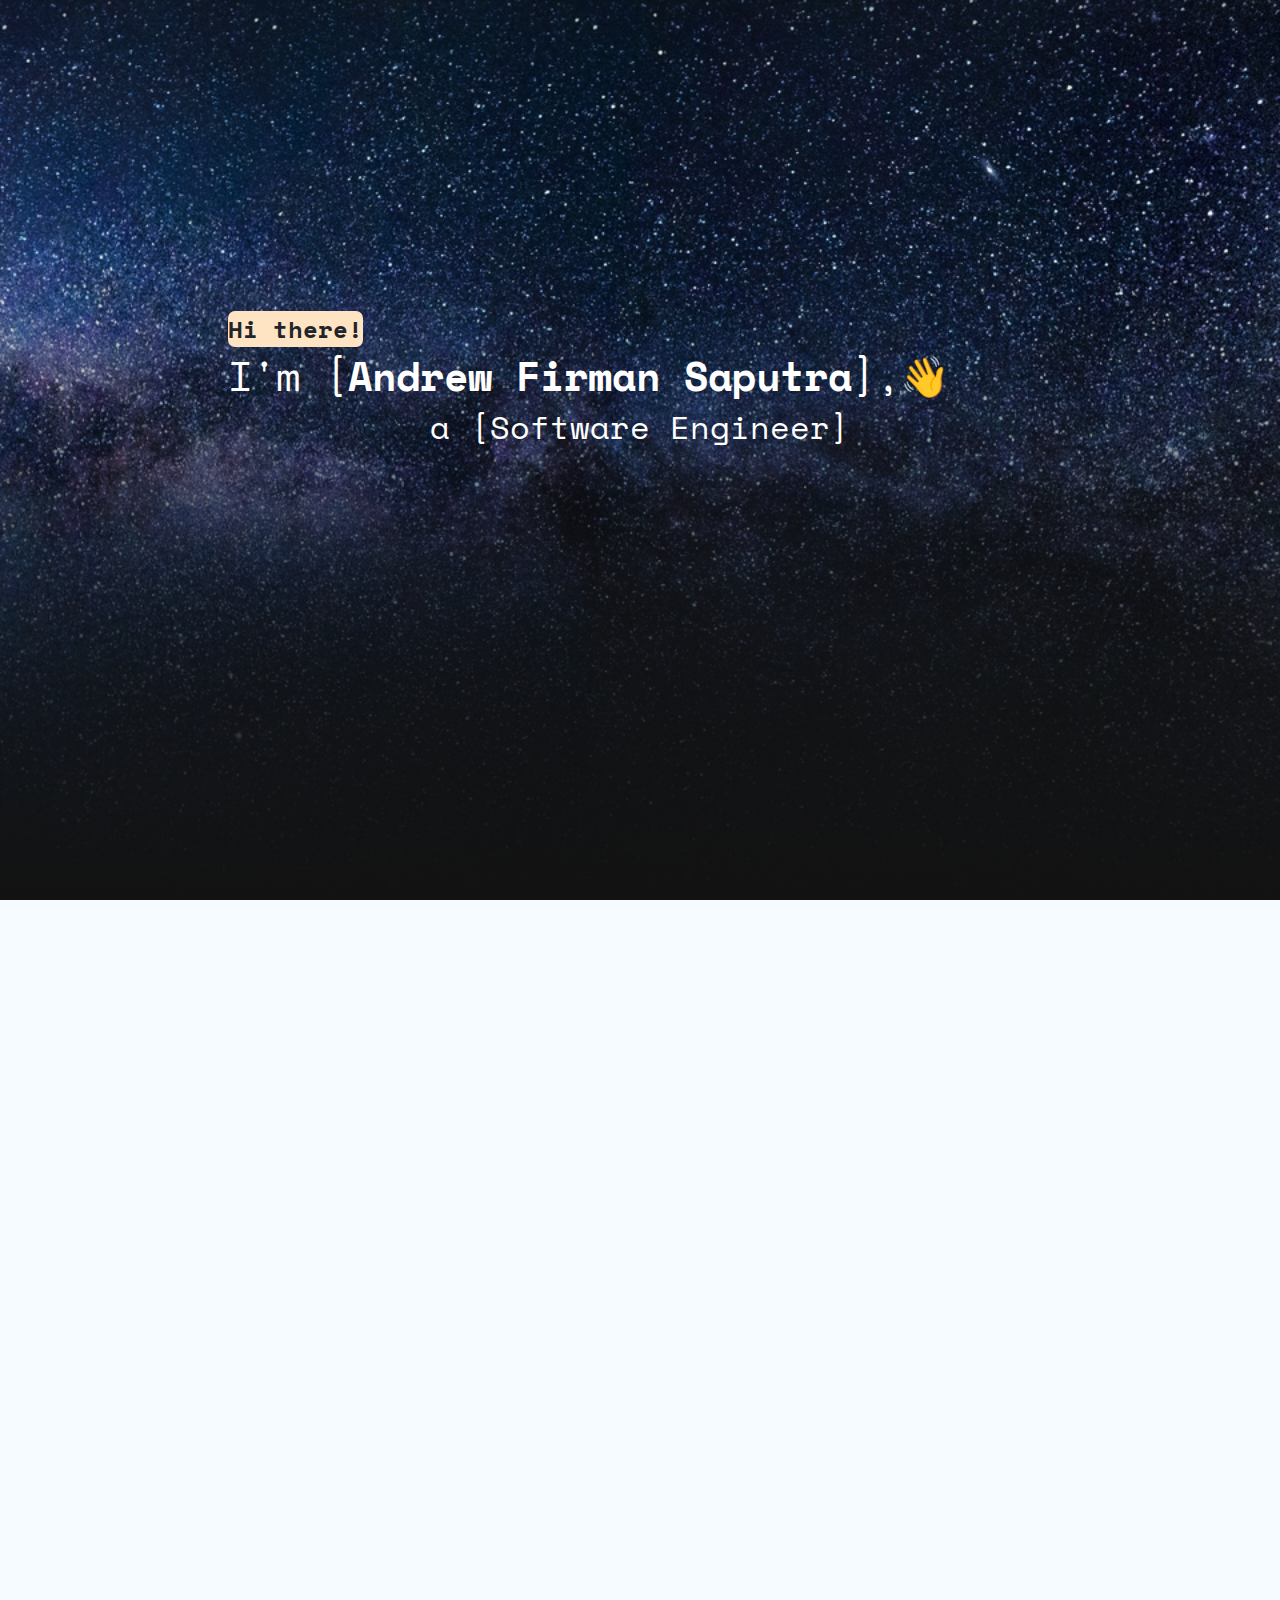
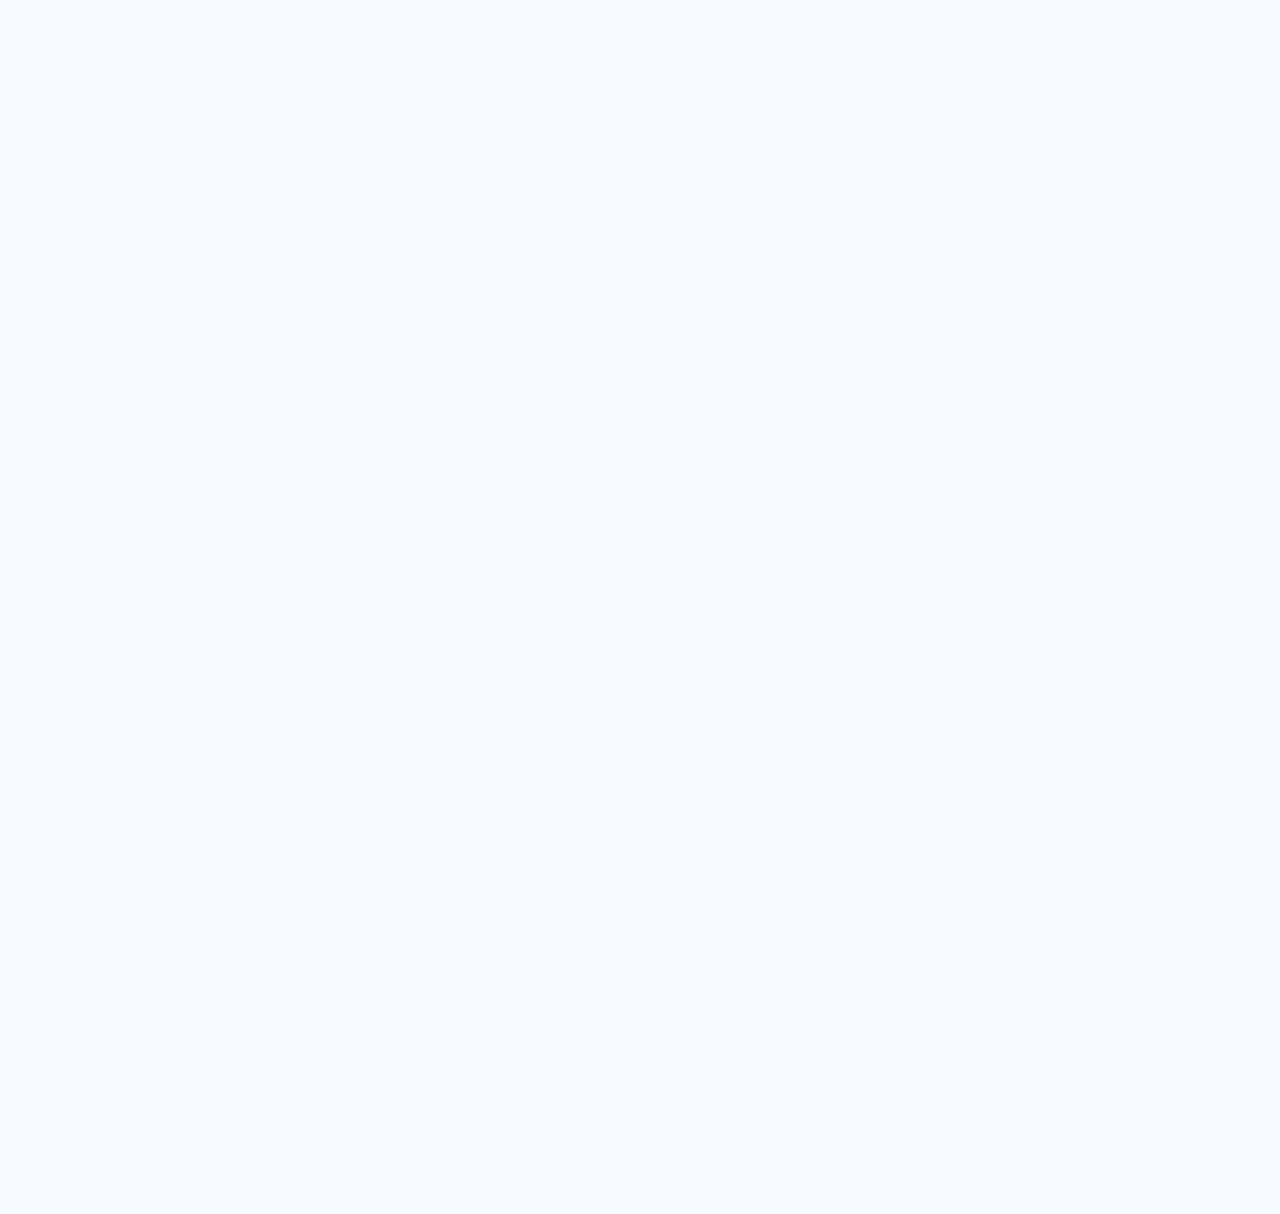
==== commit 4fa1a4a3: "feat: change fonts and separate css & js file" ====
--- a/index.html
+++ b/index.html
@@ -8,272 +8,15 @@
     <link rel="icon" href="img/headshot.png" type="image/x-icon" />
     <!-- Bootstrap 4 CSS -->
     <link rel="stylesheet" href="https://stackpath.bootstrapcdn.com/bootstrap/4.3.1/css/bootstrap.min.css">
-    <style>
-        body {
-            background-color: rgb(246 251 255);
-        }
-
-        .container-box {
-            background-color: white;
-            border-color: #e5e7eb;
-            border: 0.5px solid;
-            border-radius: .5rem;
-        }
-
-        .container-text {
-            font-size: 1.25rem;
-        }
-
-        .waving-hand {
-            display: inline-block;
-            transform-origin: bottom center;
-            animation: wave 4s ease-in-out infinite;
-            animation-iteration-count: infinite;
-        }
-
-        .external-link {
-            display: inline;
-            right: 0.25rem;
-            top: -6px;
-            position: relative;
-            /* color:black !important;
-            fill: black !important; */
-            filter: invert(1);
-        }
-
-        .landing-text {
-            height: 30vh;
-            margin-top: 35vh;
-            margin-bottom: 35vh;
-        }
-
-        .banner-text {
-            color: white;
-        }
-
-        .banner_bg-image {
-            /* background-image: linear-gradient(1turn, #121212, 45%, transparent, 96%, #12121255), url("assets/pexels-photo-259411.jpeg"); */
-            background-image: linear-gradient(1turn, #121212, 45%, transparent, 96%, #12121255), url("assets/image-from-rawpixel-id-3337865-jpeg.jpg");
-            height: 100vh;
-            background-position: center;
-            background-repeat: no-repeat;
-            background-size: cover;
-
-        }
-
-        a,
-        a:hover,
-        a:visited {
-            color: black;
-        }
-
-        a:hover {
-            background-color: darksalmon;
-            color: black;
-            border-radius: 7px;
-        }
-
-        .text-background-shadow {
-            background-color: bisque;
-            border-radius: 7px;
-        }
-
-        .box-background-shadow {
-            box-shadow: bisque 0.75vw 0.75vw;
-        }
-
-        .text-background-shadow-honeydew {
-            background-color: honeydew;
-            border-radius: 7px;
-        }
-
-        .dropdown-box {
-            display: flex;
-            justify-content: space-between;
-            align-items: center;
-        }
-
-        .dropdown-left {
-            text-align: left;
-            flex: 1;
-        }
-
-        .dropdown-right {
-            text-align: right;
-            flex: 1;
-        }
-
-        .dropdown-btn {
-            width: 2rem;
-            height: 2rem;
-
-        }
-
-        #website_preview {
-            height: 50vh;
-            width: 100%;
-            border: none;
-        }
-
-        @keyframes wave {
-            0% {
-                transform: rotate(0deg);
-            }
-
-            5% {
-                transform: rotate(14deg);
-            }
-
-            10% {
-                transform: rotate(-8deg);
-            }
-
-            13% {
-                transform: rotate(14deg);
-            }
-
-            16% {
-                transform: rotate(-4deg);
-            }
-
-            20% {
-                transform: rotate(10deg);
-            }
-
-            33% {
-                transform: rotate(0deg);
-            }
-
-            100% {
-                transform: rotate(0deg);
-            }
-        }
-
-        /* Kanit Font */
-        .kanit-thin {
-            font-family: "Kanit", sans-serif;
-            font-weight: 100;
-            font-style: normal;
-        }
-
-        .kanit-extralight {
-            font-family: "Kanit", sans-serif;
-            font-weight: 200;
-            font-style: normal;
-        }
-
-        .kanit-light {
-            font-family: "Kanit", sans-serif;
-            font-weight: 300;
-            font-style: normal;
-        }
-
-        .kanit-regular {
-            font-family: "Kanit", sans-serif;
-            font-weight: 400;
-            font-style: normal;
-        }
-
-        .kanit-medium {
-            font-family: "Kanit", sans-serif;
-            font-weight: 500;
-            font-style: normal;
-        }
-
-        .kanit-semibold {
-            font-family: "Kanit", sans-serif;
-            font-weight: 600;
-            font-style: normal;
-        }
-
-        .kanit-bold {
-            font-family: "Kanit", sans-serif;
-            font-weight: 700;
-            font-style: normal;
-        }
-
-        .kanit-extrabold {
-            font-family: "Kanit", sans-serif;
-            font-weight: 800;
-            font-style: normal;
-        }
-
-        .kanit-black {
-            font-family: "Kanit", sans-serif;
-            font-weight: 900;
-            font-style: normal;
-        }
-
-        .kanit-thin-italic {
-            font-family: "Kanit", sans-serif;
-            font-weight: 100;
-            font-style: italic;
-        }
-
-        .kanit-extralight-italic {
-            font-family: "Kanit", sans-serif;
-            font-weight: 200;
-            font-style: italic;
-        }
-
-        .kanit-light-italic {
-            font-family: "Kanit", sans-serif;
-            font-weight: 300;
-            font-style: italic;
-        }
-
-        .kanit-regular-italic {
-            font-family: "Kanit", sans-serif;
-            font-weight: 400;
-            font-style: italic;
-        }
-
-        .kanit-medium-italic {
-            font-family: "Kanit", sans-serif;
-            font-weight: 500;
-            font-style: italic;
-        }
-
-        .kanit-semibold-italic {
-            font-family: "Kanit", sans-serif;
-            font-weight: 600;
-            font-style: italic;
-        }
-
-        .kanit-bold-italic {
-            font-family: "Kanit", sans-serif;
-            font-weight: 700;
-            font-style: italic;
-        }
-
-        .kanit-extrabold-italic {
-            font-family: "Kanit", sans-serif;
-            font-weight: 800;
-            font-style: italic;
-        }
-
-        .kanit-black-italic {
-            font-family: "Kanit", sans-serif;
-            font-weight: 900;
-            font-style: italic;
-        }
-
-        /* Animation Fade */
-        .fade-in-out {
-            opacity: 0;
-            transform: translateY(20px);
-            /* Optional: Slight upward movement */
-            transition: opacity 0.5s ease-out, transform 0.5s ease-out;
-        }
-
-        .fade-in-out.visible {
-            opacity: 1;
-            transform: translateY(0);
-        }
-    </style>
+    <!-- Custom CSS -->
+    <link rel="stylesheet" href="style.css">
     <!-- Kanit Font -->
     <link rel="preconnect" href="https://fonts.googleapis.com">
     <link rel="preconnect" href="https://fonts.gstatic.com" crossorigin>
+    <!-- Monospaced -->
+    <link rel="preconnect" href="https://fonts.googleapis.com">
+    <link rel="preconnect" href="https://fonts.gstatic.com" crossorigin>
+    <link href="https://fonts.googleapis.com/css2?family=Space+Mono:ital,wght@0,400;0,700;1,400;1,700&display=swap" rel="stylesheet">
     <link
         href="https://fonts.googleapis.com/css2?family=Kanit:ital,wght@0,100;0,200;0,300;0,400;0,500;0,600;0,700;0,800;0,900;1,100;1,200;1,300;1,400;1,500;1,600;1,700;1,800;1,900&display=swap"
         rel="stylesheet">
@@ -283,18 +26,18 @@
 
     <div class="container-fluid">
         <!-- Introduction -->
-        <div class="row kanit-light banner_bg-image">
+        <div class="row space-mono-regular banner_bg-image">
             <div class="col-sm-12 col-md-8 mx-auto landing-text">
-                <h4 class="kanit-bold "> <span class="text-background-shadow">Hi there!</span> </h4>
-                <h1 class="banner-text">I'm <i><b>Andrew Firman Saputra,</b></i><span class="waving-hand">👋</span>
+                <h4 class="space-mono-bold "> <span class="text-background-shadow">Hi there!</span> </h4>
+                <h1 class="banner-text">I'm [<b>Andrew Firman Saputra</b>],<span class="waving-hand">👋</span>
                 </h1>
-                <h2 class="text-center banner-text"> a <i><u>software engineer</u></i></h2>
+                <h2 class="text-center banner-text"> a [Software Engineer]</h2>
             </div>
         </div>
         <!-- About -->
-        <div class="row kanit-light fade-in-out">
+        <div class="row space-mono-regular fade-in-out">
             <div class="col-11 col-md-8 container-box mx-auto mt-5 px-5 py-3">
-                <p class="container-text kanit-light">I hold a
+                <p class="container-text space-mono-regular">I hold a
                     <a href="assets/Andrew Firman Saputra - Degree.pdf" class="text-background-shadow" target="_blank">
                         Computer Science degree
                     </a> <img class="external-link" src="assets/external-link.svg" width="16" height="16" alt=""
@@ -305,7 +48,7 @@
                         aria-hidden="true">
                     , where I learned various technologies and software development concepts
                 </p>
-                <p class="container-text kanit-light">I specialize in building and optimizing <span
+                <p class="container-text space-mono-regular">I specialize in building and optimizing <span
                         class="text-background-shadow">web applications</span>,
                     with experience in <span class="text-background-shadow">PHP</span>, <span
                         class="text-background-shadow">CodeIgniter</span>, and <span
@@ -332,21 +75,21 @@
 
 
         <!-- Experience -->
-        <div class="row kanit-light fade-in-out">
+        <div class="row space-mono-regular fade-in-out">
             <div class="col-11 col-md-8 container-box mx-auto mt-5 px-5 py-3">
-                <h1 class="kanit-bold">My Experience 🧑‍💻</h1>
+                <h1 class="space-mono-bold">My Experience 🧑‍💻</h1>
                 <div class="row">
                     <div class="col-12 col-md-6">
                         <!-- Brighton -->
                         <div class="row">
                             <div class="col-11">
                                 <button class="dropdown-box container-box py-3 mt-3 col-12" id="brighton_exp">
-                                    <h5 class="dropdown-left kanit-regular">Brighton Real Estate - <span
-                                            class="kanit-light-italic">Back End Developer</span></h5>
+                                    <h5 class="dropdown-left space-mono-regular">Brighton Real Estate - <span
+                                            class="space-mono-regular-italic">Back End Developer</span></h5>
                                     <img src="assets/dropdown.svg" alt="dropdown" class="dropdown-btn">
                                 </button>
                                 <p id="brighton_exp_penjelasan" class="penjelasan mt-2">
-                                    <span class="kanit-light-italic">September 2024 - Present</span><br>
+                                    <span class="space-mono-regular-italic">September 2024 - Present</span><br>
                                     <a class="text-background-shadow" href="https://www.brighton.co.id/"
                                         target="_blank">
                                         Brighton Real Estate
@@ -355,7 +98,7 @@
                                     buying, selling, and renting residential and commercial properties. With a strong
                                     presence in Indonesia, Brighton offers professional real estate services, market
                                     insights, and expert guidance to help clients make informed property decisions.<br>
-                                    <span class="kanit-italic">Tech used: <span
+                                    <span class="space-mono-regular-italic">Tech used: <span
                                             class="text-background-shadow">PHP</span>, <span
                                             class="text-background-shadow">SQL</span>, <span
                                             class="text-background-shadow">HTML</span>, <span
@@ -370,20 +113,20 @@
                         <div class="row">
                             <div class="col-11">
                                 <button class="dropdown-box container-box py-3 mt-3 col-12" id="ubs_exp">
-                                    <h5 class="dropdown-left kanit-regular">PT Untung Bersama Sejahtera - <span
-                                            class="kanit-light-italic">Software Engineer</span></h5>
+                                    <h5 class="dropdown-left space-mono-regular">PT Untung Bersama Sejahtera - <span
+                                            class="space-mono-regular-italic">Software Engineer</span></h5>
                                     <img src="assets/dropdown.svg" alt="dropdown" class="dropdown-btn">
                                 </button>
                                 <p id="ubs_exp_penjelasan" class="penjelasan mt-2">
-                                    <span class="kanit-light-italic">July 2023 - June 2024</span><br>
+                                    <span class="space-mono-regular-italic">July 2023 - June 2024</span><br>
                                     <a class="text-background-shadow" href="https://ubslifestyle.com/" target="_blank">
                                         UBSGold
                                     </a> <img class="external-link" src="assets/external-link.svg" width="16"
                                         height="16" alt="" aria-hidden="true"> is a leading precious metals brand in
                                     Indonesia, specializing in the production and sale of high-quality gold bars and
                                     jewelry. Known for its purity and craftsmanship, UBSGold offers a trusted investment
-                                    option for individuals looking to buy gold for savings, investment, or personal use.
-                                    <span class="kanit-italic">Tech used: <span
+                                    option for individuals looking to buy gold for savings, investment, or personal use.<br>
+                                    <span class="space-mono-regular-italic">Tech used: <span
                                             class="text-background-shadow">Pascal</span>,<span
                                             class="text-background-shadow"> Delphi</span>,<span
                                             class="text-background-shadow"> PHP</span>, <span
@@ -410,17 +153,17 @@
         </div>
 
         <!-- Skill/Tech -->
-        <div class="row kanit-light fade-in-out">
+        <div class="row space-mono-regular fade-in-out">
             <div class="col-11 col-md-8 container-box mx-auto mt-5 px-5 py-3">
                 <div class="row">
                     <div class="col-12">
-                        <h1 class="kanit-bold">Skills 🛠️</h1>
+                        <h1 class="space-mono-bold">Skills 🛠️</h1>
                     </div>
                 </div>
                 <!-- HTML, CSS -->
                 <div class="row">
                     <div class="col-12 col-md-6">
-                        <p class="kanit-semibold text-background-shadow container-box py-2 px-3">
+                        <p class="space-mono-regular text-background-shadow container-box py-2 px-3">
                             <svg stroke="currentColor" fill="currentColor" stroke-width="0" role="img"
                                 viewBox="0 0 24 24" class="global-class-name" height="1.75em" width="1.75em"
                                 xmlns="http://www.w3.org/2000/svg">
@@ -433,7 +176,7 @@
                         </p>
                     </div>
                     <div class="col-12 col-md-6">
-                        <p class="kanit-semibold text-background-shadow container-box py-2 px-3">
+                        <p class="space-mono-regular text-background-shadow container-box py-2 px-3">
                             <svg stroke="currentColor" fill="currentColor" stroke-width="0" role="img"
                                 viewBox="0 0 24 24" class="global-class-name" height="1.75em" width="1.75em"
                                 xmlns="http://www.w3.org/2000/svg">
@@ -449,13 +192,13 @@
                 <!-- PHP, JAVASCRIPT -->
                 <div class="row">
                     <div class="col-12 col-md-6">
-                        <p class="kanit-semibold text-background-shadow container-box py-2 px-3">
+                        <p class="space-mono-regular text-background-shadow container-box py-2 px-3">
                             <img src="assets/php-logo.svg" alt="" style="height: 0.8em;">
                             PHP
                         </p>
                     </div>
                     <div class="col-12 col-md-6">
-                        <p class="kanit-semibold text-background-shadow container-box py-2 px-3">
+                        <p class="space-mono-regular text-background-shadow container-box py-2 px-3">
                             <svg stroke="currentColor" fill="currentColor" stroke-width="0" role="img"
                                 viewBox="0 0 24 24" class="global-class-name" height="1.75em" width="1.75em"
                                 xmlns="http://www.w3.org/2000/svg">
@@ -471,7 +214,7 @@
                 <!-- SQL, CodeIgniter -->
                 <div class="row">
                     <div class="col-12 col-md-6">
-                        <p class="kanit-semibold text-background-shadow container-box py-2 px-3">
+                        <p class="space-mono-regular text-background-shadow container-box py-2 px-3">
                             <svg stroke="currentColor" fill="currentColor" stroke-width="0" role="img"
                                 viewBox="0 0 24 24" class="global-class-name" height="1.75em" width="1.75em"
                                 xmlns="http://www.w3.org/2000/svg">
@@ -484,7 +227,7 @@
                         </p>
                     </div>
                     <div class="col-12 col-md-6">
-                        <p class="kanit-semibold text-background-shadow container-box py-2 px-3">
+                        <p class="space-mono-regular text-background-shadow container-box py-2 px-3">
                             <img src="assets/codeigniter-svgrepo-com.svg" style="filter:brightness(0); height: 1.75em;"
                                 alt="">
                             Codeigniter
@@ -494,7 +237,7 @@
                 <!-- Git, Silverstripe -->
                 <div class="row">
                     <div class="col-12 col-md-6">
-                        <p class="kanit-semibold text-background-shadow container-box py-2 px-3">
+                        <p class="space-mono-regular text-background-shadow container-box py-2 px-3">
                             <svg stroke="currentColor" fill="currentColor" stroke-width="0" role="img"
                                 viewBox="0 0 24 24" class="global-class-name" height="1.75em" width="1.75em"
                                 xmlns="http://www.w3.org/2000/svg">
@@ -507,7 +250,7 @@
                         </p>
                     </div>
                     <div class="col-12 col-md-6">
-                        <p class="kanit-semibold text-background-shadow container-box py-2 px-3">
+                        <p class="space-mono-regular text-background-shadow container-box py-2 px-3">
                             <img src="assets/silverstripe-svgrepo-com.svg" style="filter:brightness(0); height: 1.75em;"
                                 alt="">
                             Silverstripe
@@ -518,11 +261,11 @@
         </div>
 
         <!-- Contact Me -->
-        <div class="row kanit-light fade-in-out mb-5">
+        <div class="row space-mono-regular fade-in-out mb-5">
             <div class="col-11 col-md-8 container-box mx-auto mt-5 px-5 py-3">
                 <div class="row">
                     <div class="col-12">
-                        <h1 class="kanit-bold text-center">Contacts</h1>
+                        <h1 class="space-mono-bold text-center">Contacts</h1>
                     </div>
                 </div>
                 <div class="row">
@@ -590,51 +333,7 @@
     <script src="https://code.jquery.com/jquery-3.3.1.min.js"></script>
     <script src="https://stackpath.bootstrapcdn.com/bootstrap/4.3.1/js/bootstrap.bundle.min.js"></script>
 
-    <script>
-        $(document).ready(function () {
-            $("#clickMe").click(function () {
-                $("#message").text("Button clicked!");
-            });
-        });
-        // Animation Fade in Out
-        $(document).ready(function () {
-            $("#brighton_exp_penjelasan").hide();
-            $(".penjelasan").hide();
-            function checkVisibility() {
-                $(".fade-in-out").each(function () {
-                    var elementTop = $(this).offset().top;
-                    var elementBottom = elementTop + $(this).outerHeight();
-                    var viewportTop = $(window).scrollTop();
-                    var viewportBottom = viewportTop + $(window).height();
-
-                    if (elementBottom > viewportTop && elementTop < viewportBottom) {
-                        $(this).addClass("visible");
-                    } else {
-                        $(this).removeClass("visible");
-                    }
-                });
-            }
-
-            $(window).on("scroll resize", checkVisibility);
-            checkVisibility(); // Run on page load
-
-            // custom JS
-            function renderSite(url) {
-                $("#website_preview").attr("src", url);
-
-            }
-            $("#brighton_exp").click(function () {
-                $(".penjelasan").hide();
-                renderSite("https://www.brighton.co.id");
-                $("#brighton_exp_penjelasan").toggle();
-            });
-            $("#ubs_exp").click(function () {
-                $(".penjelasan").hide();
-                renderSite("https://ubslifestyle.com/");
-                $("#ubs_exp_penjelasan").toggle();
-            });
-        });
-    </script>
+    <script src="custom.js"></script>
 
 </body>
 
--- a/style.css
+++ b/style.css
@@ -0,0 +1,288 @@
+body {
+    background-color: rgb(246 251 255);
+}
+
+.container-box {
+    background-color: white;
+    border-color: #e5e7eb;
+    border: 0.5px solid;
+    border-radius: .5rem;
+}
+
+.container-text {
+    font-size: 1.25rem;
+}
+
+.waving-hand {
+    display: inline-block;
+    transform-origin: bottom center;
+    animation: wave 4s ease-in-out infinite;
+    animation-iteration-count: infinite;
+}
+
+.external-link {
+    display: inline;
+    right: 0.25rem;
+    top: -6px;
+    position: relative;
+    /* color:black !important;
+            fill: black !important; */
+    filter: invert(1);
+}
+
+.landing-text {
+    height: 30vh;
+    margin-top: 35vh;
+    margin-bottom: 35vh;
+}
+
+.banner-text {
+    color: white;
+}
+
+.banner_bg-image {
+    /* background-image: linear-gradient(1turn, #121212, 45%, transparent, 96%, #12121255), url("assets/pexels-photo-259411.jpeg"); */
+    background-image: linear-gradient(1turn, #121212, 45%, transparent, 96%, #12121255), url("assets/image-from-rawpixel-id-3337865-jpeg.jpg");
+    height: 100vh;
+    background-position: center;
+    background-repeat: no-repeat;
+    background-size: cover;
+
+}
+
+a,
+a:hover,
+a:visited {
+    color: black;
+}
+
+a:hover {
+    background-color: darksalmon;
+    color: black;
+    border-radius: 7px;
+}
+
+.text-background-shadow {
+    background-color: bisque;
+    border-radius: 7px;
+}
+
+.box-background-shadow {
+    box-shadow: bisque 0.75vw 0.75vw;
+}
+
+.text-background-shadow-honeydew {
+    background-color: honeydew;
+    border-radius: 7px;
+}
+
+.dropdown-box {
+    display: flex;
+    justify-content: space-between;
+    align-items: center;
+}
+
+.dropdown-left {
+    text-align: left;
+    flex: 1;
+}
+
+.dropdown-right {
+    text-align: right;
+    flex: 1;
+}
+
+.dropdown-btn {
+    width: 2rem;
+    height: 2rem;
+
+}
+
+#website_preview {
+    height: 50vh;
+    width: 100%;
+    border: none;
+}
+
+@keyframes wave {
+    0% {
+        transform: rotate(0deg);
+    }
+
+    5% {
+        transform: rotate(14deg);
+    }
+
+    10% {
+        transform: rotate(-8deg);
+    }
+
+    13% {
+        transform: rotate(14deg);
+    }
+
+    16% {
+        transform: rotate(-4deg);
+    }
+
+    20% {
+        transform: rotate(10deg);
+    }
+
+    33% {
+        transform: rotate(0deg);
+    }
+
+    100% {
+        transform: rotate(0deg);
+    }
+}
+
+/* Kanit Font */
+.kanit-thin {
+    font-family: "Kanit", sans-serif;
+    font-weight: 100;
+    font-style: normal;
+}
+
+.kanit-extralight {
+    font-family: "Kanit", sans-serif;
+    font-weight: 200;
+    font-style: normal;
+}
+
+.kanit-light {
+    font-family: "Kanit", sans-serif;
+    font-weight: 300;
+    font-style: normal;
+}
+
+.kanit-regular {
+    font-family: "Kanit", sans-serif;
+    font-weight: 400;
+    font-style: normal;
+}
+
+.kanit-medium {
+    font-family: "Kanit", sans-serif;
+    font-weight: 500;
+    font-style: normal;
+}
+
+.kanit-semibold {
+    font-family: "Kanit", sans-serif;
+    font-weight: 600;
+    font-style: normal;
+}
+
+.kanit-bold {
+    font-family: "Kanit", sans-serif;
+    font-weight: 700;
+    font-style: normal;
+}
+
+.kanit-extrabold {
+    font-family: "Kanit", sans-serif;
+    font-weight: 800;
+    font-style: normal;
+}
+
+.kanit-black {
+    font-family: "Kanit", sans-serif;
+    font-weight: 900;
+    font-style: normal;
+}
+
+.kanit-thin-italic {
+    font-family: "Kanit", sans-serif;
+    font-weight: 100;
+    font-style: italic;
+}
+
+.kanit-extralight-italic {
+    font-family: "Kanit", sans-serif;
+    font-weight: 200;
+    font-style: italic;
+}
+
+.kanit-light-italic {
+    font-family: "Kanit", sans-serif;
+    font-weight: 300;
+    font-style: italic;
+}
+
+.kanit-regular-italic {
+    font-family: "Kanit", sans-serif;
+    font-weight: 400;
+    font-style: italic;
+}
+
+.kanit-medium-italic {
+    font-family: "Kanit", sans-serif;
+    font-weight: 500;
+    font-style: italic;
+}
+
+.kanit-semibold-italic {
+    font-family: "Kanit", sans-serif;
+    font-weight: 600;
+    font-style: italic;
+}
+
+.kanit-bold-italic {
+    font-family: "Kanit", sans-serif;
+    font-weight: 700;
+    font-style: italic;
+}
+
+.kanit-extrabold-italic {
+    font-family: "Kanit", sans-serif;
+    font-weight: 800;
+    font-style: italic;
+}
+
+.kanit-black-italic {
+    font-family: "Kanit", sans-serif;
+    font-weight: 900;
+    font-style: italic;
+}
+
+/* Monospaced */
+
+.space-mono-regular {
+    font-family: "Space Mono", monospace;
+    font-weight: 400;
+    font-style: normal;
+  }
+  
+  .space-mono-bold {
+    font-family: "Space Mono", monospace;
+    font-weight: 700;
+    font-style: normal;
+  }
+  
+  .space-mono-regular-italic {
+    font-family: "Space Mono", monospace;
+    font-weight: 400;
+    font-style: italic;
+  }
+  
+  .space-mono-bold-italic {
+    font-family: "Space Mono", monospace;
+    font-weight: 700;
+    font-style: italic;
+  }
+  
+
+/* Animation Fade */
+.fade-in-out {
+    opacity: 0;
+    transform: translateY(20px);
+    /* Optional: Slight upward movement */
+    transition: opacity 0.5s ease-out, transform 0.5s ease-out;
+}
+
+.fade-in-out.visible {
+    opacity: 1;
+    transform: translateY(0);
+}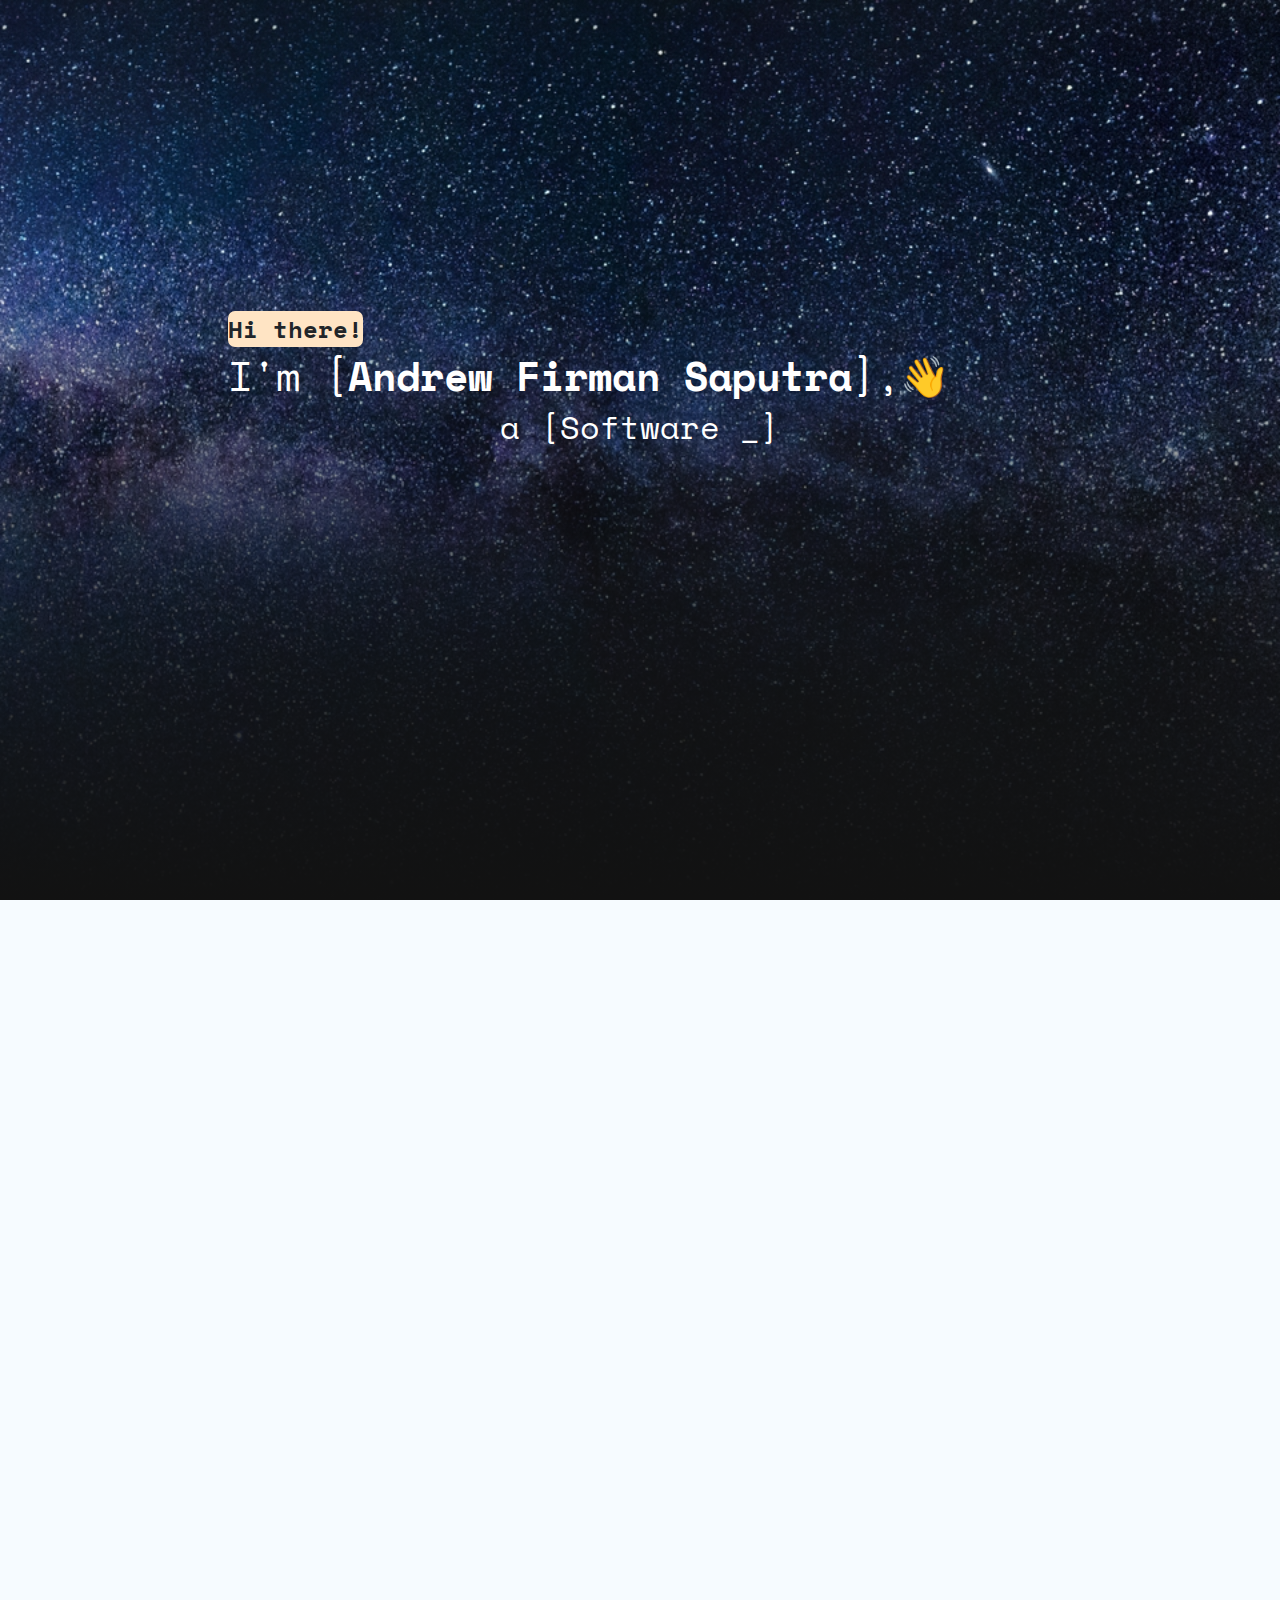
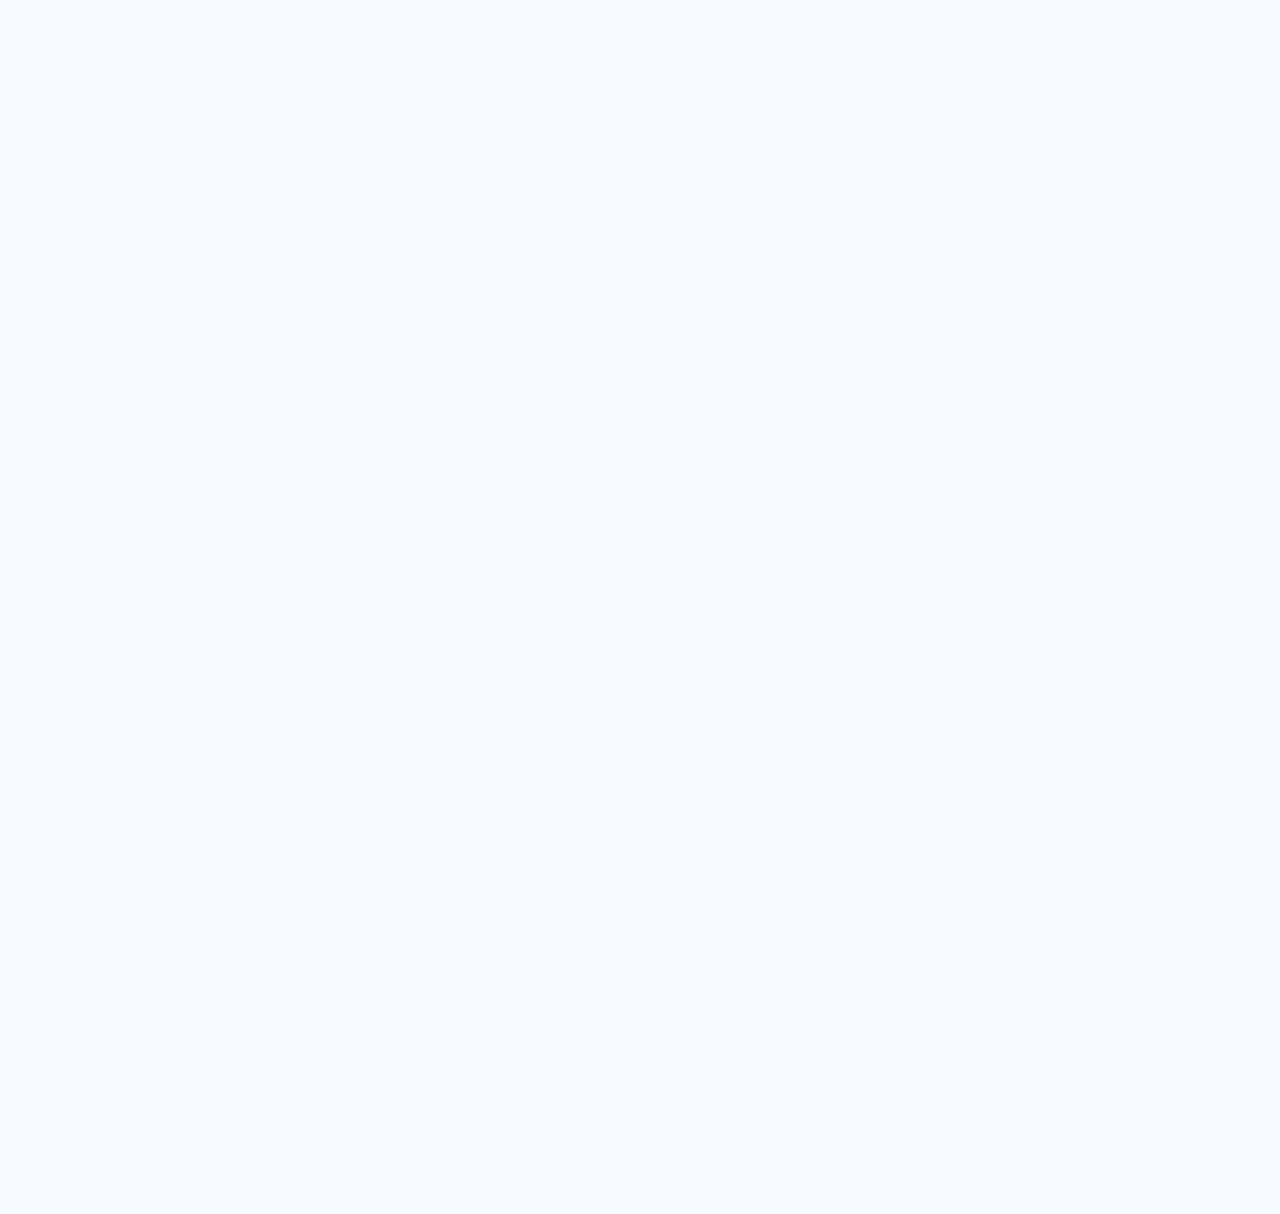
==== commit f8dedd35: "add(Home): dynamic occupation" ====
--- a/index.html
+++ b/index.html
@@ -31,7 +31,7 @@
                 <h4 class="space-mono-bold "> <span class="text-background-shadow">Hi there!</span> </h4>
                 <h1 class="banner-text">I'm [<b>Andrew Firman Saputra</b>],<span class="waving-hand">👋</span>
                 </h1>
-                <h2 class="text-center banner-text"> a [Software Engineer]</h2>
+                <h2 class="text-center banner-text"> a [<span id="i-am-a-block">Software Engineer</span>]</h2>
             </div>
         </div>
         <!-- About -->
@@ -335,6 +335,7 @@
 
     <script src="custom.js"></script>
 
+
 </body>
 
 </html>